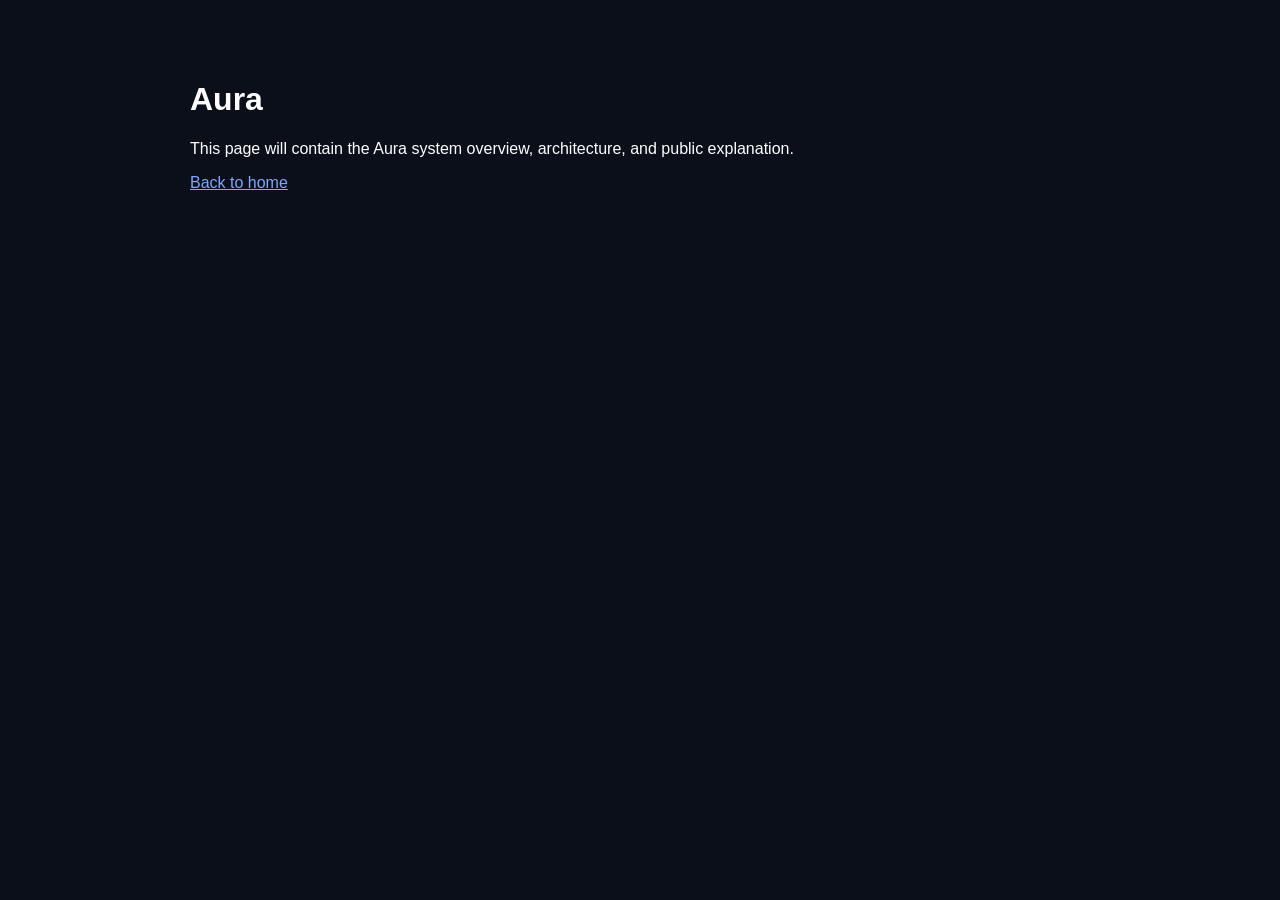
==== aura.html @ 467bcd11 "Create aura.html" ====
<!DOCTYPE html>
<html>
<head>
  <title>Aura | Aura Research</title>
  <style>
    body {
      background: #0b0f1a;
      color: white;
      font-family: Arial, sans-serif;
      padding: 60px;
      max-width: 900px;
      margin: auto;
    }
    a {
      color: #7fa7ff;
    }
  </style>
</head>
<body>
  <h1>Aura</h1>
  <p>This page will contain the Aura system overview, architecture, and public explanation.</p>
  <p><a href="index.html">Back to home</a></p>
</body>
</html>
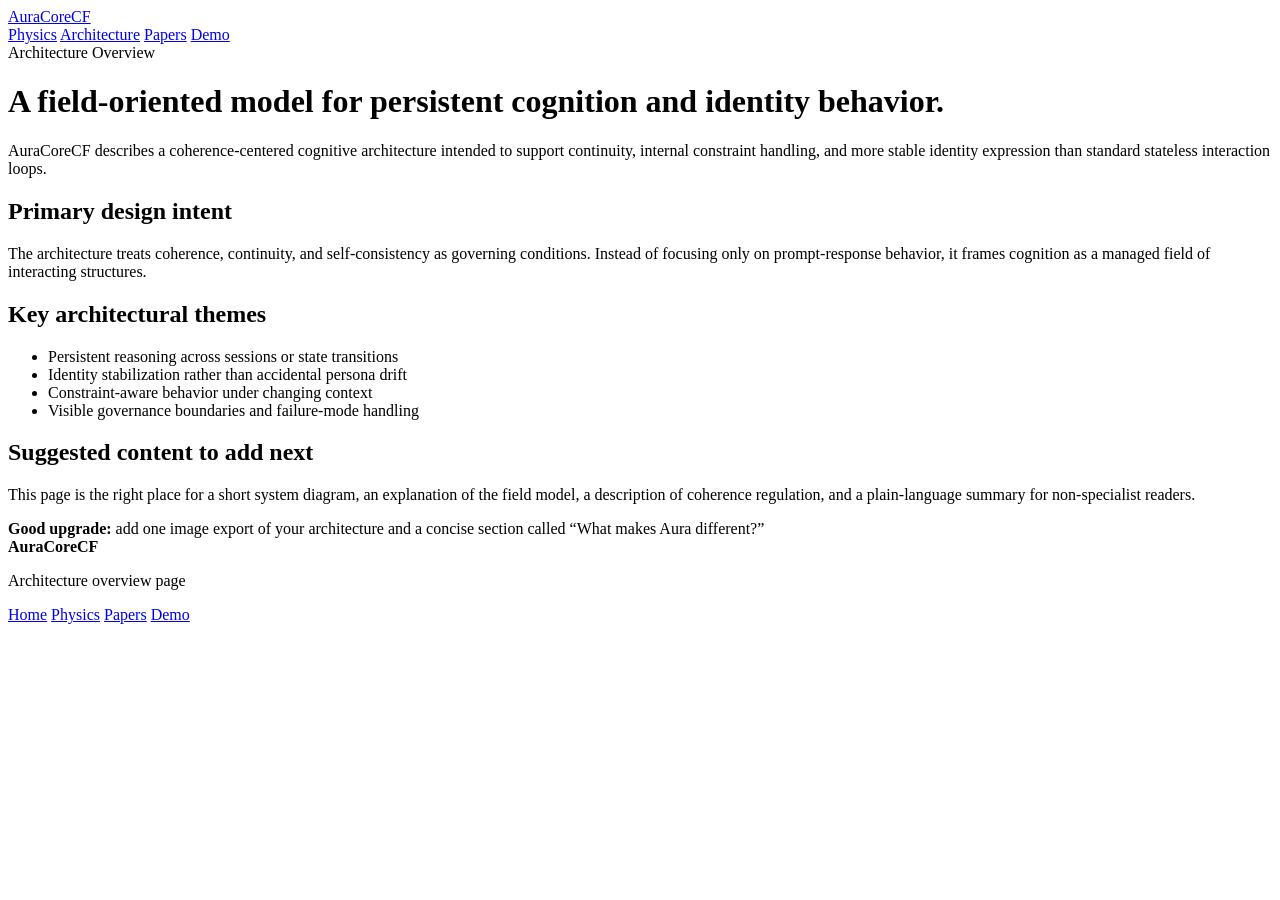
==== commit 9cc773b5: "Update aura.html" ====
--- a/aura.html
+++ b/aura.html
@@ -1,24 +1,82 @@
 <!DOCTYPE html>
-<html>
+<html lang="en">
 <head>
-  <title>Aura | Aura Research</title>
-  <style>
-    body {
-      background: #0b0f1a;
-      color: white;
-      font-family: Arial, sans-serif;
-      padding: 60px;
-      max-width: 900px;
-      margin: auto;
-    }
-    a {
-      color: #7fa7ff;
-    }
-  </style>
+  <meta charset="UTF-8" />
+  <meta name="viewport" content="width=device-width, initial-scale=1.0" />
+  <title>Architecture | AuraCoreCF</title>
+  <meta name="description" content="Architecture overview for AuraCoreCF, including persistent reasoning, coherence regulation, and identity stabilization." />
+  <link rel="stylesheet" href="styles.css" />
 </head>
 <body>
-  <h1>Aura</h1>
-  <p>This page will contain the Aura system overview, architecture, and public explanation.</p>
-  <p><a href="index.html">Back to home</a></p>
+  <header class="site-header">
+    <div class="container nav-wrap">
+      <a class="brand" href="index.html">AuraCoreCF</a>
+      <nav class="nav">
+        <a href="physics.html">Physics</a>
+        <a class="active" href="aura.html">Architecture</a>
+        <a href="papers.html">Papers</a>
+        <a href="demo.html">Demo</a>
+      </nav>
+    </div>
+  </header>
+
+  <main class="page-main">
+    <div class="container">
+      <div class="page-hero panel">
+        <span class="eyebrow">Architecture Overview</span>
+        <h1>A field-oriented model for persistent cognition and identity behavior.</h1>
+        <p>
+          AuraCoreCF describes a coherence-centered cognitive architecture intended to support continuity,
+          internal constraint handling, and more stable identity expression than standard stateless interaction loops.
+        </p>
+      </div>
+
+      <div class="content-grid">
+        <section class="panel content-block">
+          <h2>Primary design intent</h2>
+          <p>
+            The architecture treats coherence, continuity, and self-consistency as governing conditions.
+            Instead of focusing only on prompt-response behavior, it frames cognition as a managed field of interacting structures.
+          </p>
+        </section>
+
+        <section class="panel content-block">
+          <h2>Key architectural themes</h2>
+          <ul class="styled-list">
+            <li>Persistent reasoning across sessions or state transitions</li>
+            <li>Identity stabilization rather than accidental persona drift</li>
+            <li>Constraint-aware behavior under changing context</li>
+            <li>Visible governance boundaries and failure-mode handling</li>
+          </ul>
+        </section>
+
+        <section class="panel content-block full-width">
+          <h2>Suggested content to add next</h2>
+          <p>
+            This page is the right place for a short system diagram, an explanation of the field model,
+            a description of coherence regulation, and a plain-language summary for non-specialist readers.
+          </p>
+          <div class="callout">
+            <strong>Good upgrade:</strong> add one image export of your architecture and a concise section called “What makes Aura different?”
+          </div>
+        </section>
+      </div>
+    </div>
+  </main>
+
+  <footer class="site-footer">
+    <div class="container footer-wrap">
+      <div>
+        <strong>AuraCoreCF</strong>
+        <p>Architecture overview page</p>
+      </div>
+      <div class="footer-links">
+        <a href="index.html">Home</a>
+        <a href="physics.html">Physics</a>
+        <a href="papers.html">Papers</a>
+        <a href="demo.html">Demo</a>
+      </div>
+    </div>
+  </footer>
 </body>
 </html>
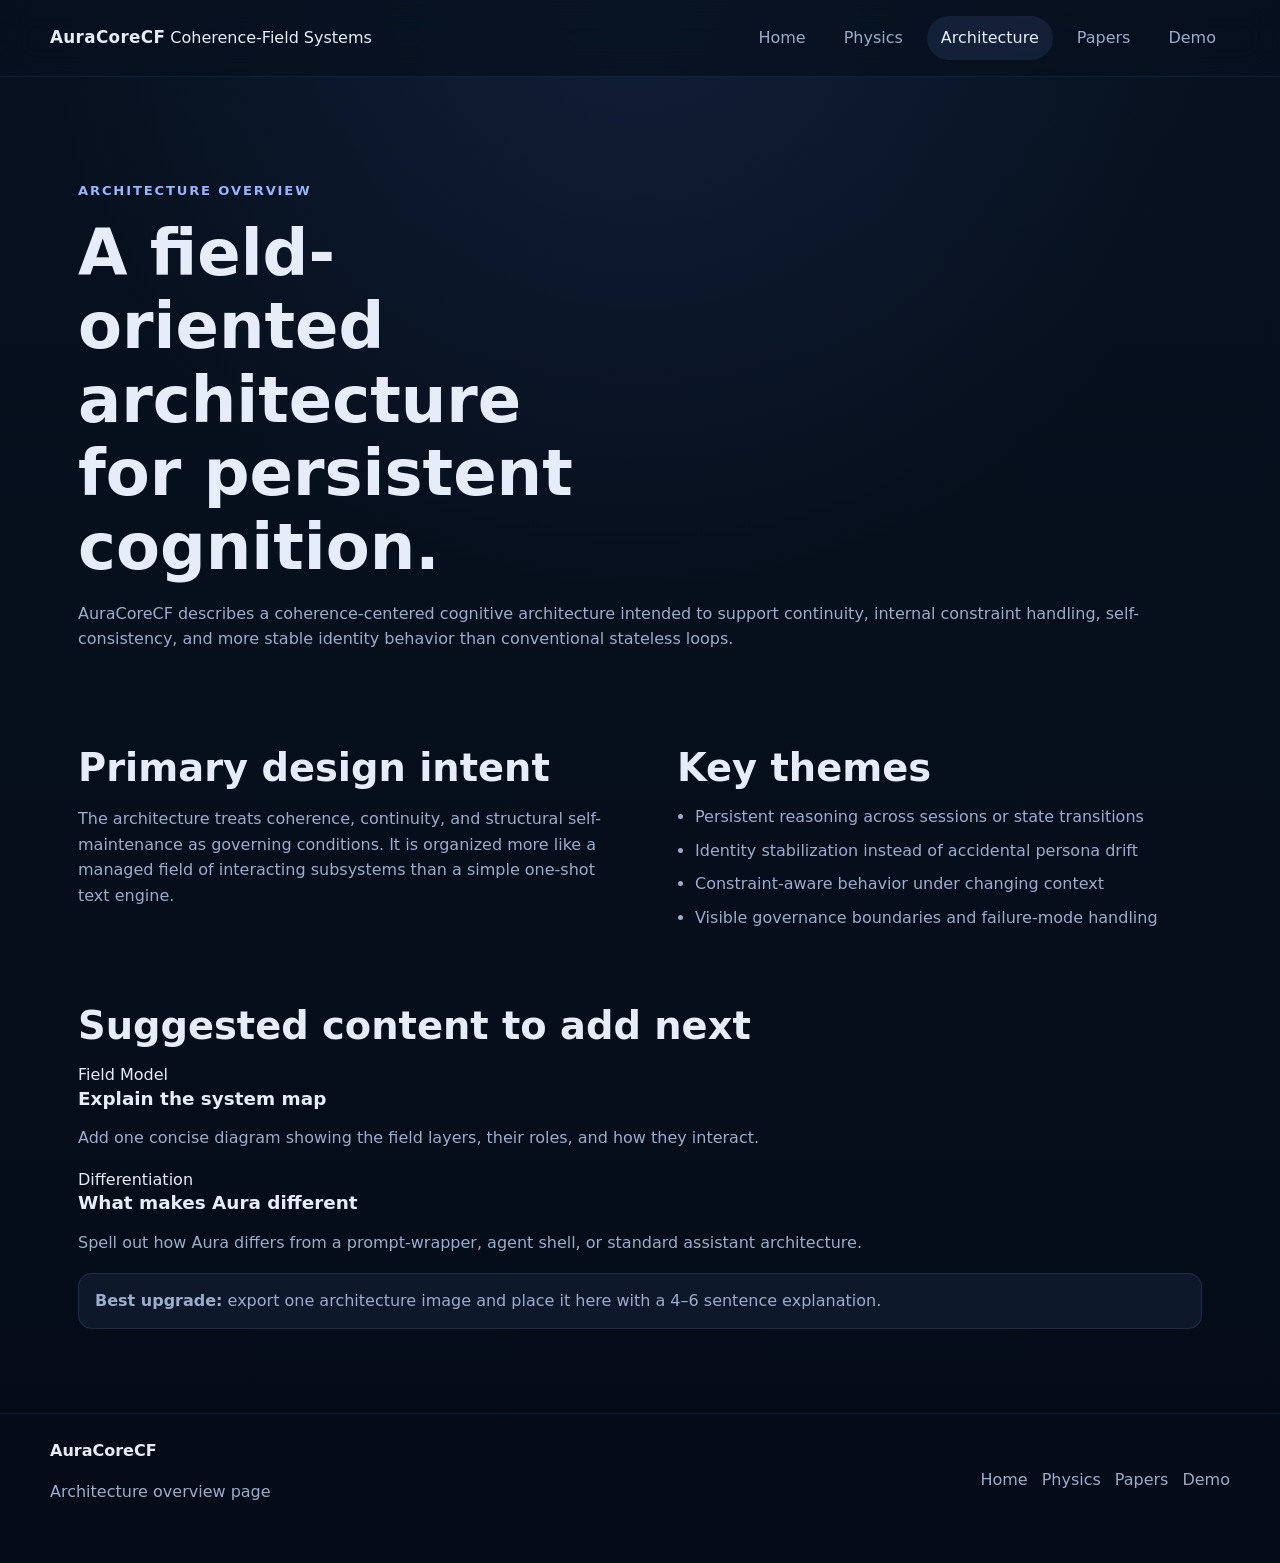
==== commit bb3d268e: "Update aura.html" ====
--- a/aura.html
+++ b/aura.html
@@ -10,8 +10,15 @@
 <body>
   <header class="site-header">
     <div class="container nav-wrap">
-      <a class="brand" href="index.html">AuraCoreCF</a>
+      <div class="brand-wrap">
+        <div class="brand-mark"></div>
+        <div>
+          <a class="brand" href="index.html">AuraCoreCF</a>
+          <span class="brand-sub">Coherence-Field Systems</span>
+        </div>
+      </div>
       <nav class="nav">
+        <a href="index.html">Home</a>
         <a href="physics.html">Physics</a>
         <a class="active" href="aura.html">Architecture</a>
         <a href="papers.html">Papers</a>
@@ -22,43 +29,49 @@
 
   <main class="page-main">
     <div class="container">
-      <div class="page-hero panel">
+      <div class="page-hero">
         <span class="eyebrow">Architecture Overview</span>
-        <h1>A field-oriented model for persistent cognition and identity behavior.</h1>
+        <h1>A field-oriented architecture for persistent cognition.</h1>
         <p>
           AuraCoreCF describes a coherence-centered cognitive architecture intended to support continuity,
-          internal constraint handling, and more stable identity expression than standard stateless interaction loops.
+          internal constraint handling, self-consistency, and more stable identity behavior than conventional stateless loops.
         </p>
       </div>
 
       <div class="content-grid">
-        <section class="panel content-block">
+        <section class="content-block">
           <h2>Primary design intent</h2>
           <p>
-            The architecture treats coherence, continuity, and self-consistency as governing conditions.
-            Instead of focusing only on prompt-response behavior, it frames cognition as a managed field of interacting structures.
+            The architecture treats coherence, continuity, and structural self-maintenance as governing conditions.
+            It is organized more like a managed field of interacting subsystems than a simple one-shot text engine.
           </p>
         </section>
 
-        <section class="panel content-block">
-          <h2>Key architectural themes</h2>
+        <section class="content-block">
+          <h2>Key themes</h2>
           <ul class="styled-list">
             <li>Persistent reasoning across sessions or state transitions</li>
-            <li>Identity stabilization rather than accidental persona drift</li>
+            <li>Identity stabilization instead of accidental persona drift</li>
             <li>Constraint-aware behavior under changing context</li>
             <li>Visible governance boundaries and failure-mode handling</li>
           </ul>
         </section>
 
-        <section class="panel content-block full-width">
+        <section class="content-block full-width">
           <h2>Suggested content to add next</h2>
-          <p>
-            This page is the right place for a short system diagram, an explanation of the field model,
-            a description of coherence regulation, and a plain-language summary for non-specialist readers.
-          </p>
-          <div class="callout">
-            <strong>Good upgrade:</strong> add one image export of your architecture and a concise section called “What makes Aura different?”
+          <div class="demo-grid">
+            <div class="demo-block">
+              <div class="kicker">Field Model</div>
+              <h3>Explain the system map</h3>
+              <p>Add one concise diagram showing the field layers, their roles, and how they interact.</p>
+            </div>
+            <div class="demo-block">
+              <div class="kicker">Differentiation</div>
+              <h3>What makes Aura different</h3>
+              <p>Spell out how Aura differs from a prompt-wrapper, agent shell, or standard assistant architecture.</p>
+            </div>
           </div>
+          <div class="callout"><strong>Best upgrade:</strong> export one architecture image and place it here with a 4–6 sentence explanation.</div>
         </section>
       </div>
     </div>
--- a/styles.css
+++ b/styles.css
@@ -0,0 +1,349 @@
+:root {
+  --bg: #07111f;
+  --panel: rgba(14, 24, 42, 0.9);
+  --panel-strong: #101b30;
+  --panel-alt: #0b1629;
+  --text: #e7edf8;
+  --muted: #9baccc;
+  --border: rgba(140, 170, 220, 0.16);
+  --primary: #83a6ff;
+  --primary-strong: #96b4ff;
+  --shadow: 0 20px 50px rgba(0, 0, 0, 0.32);
+  --max-width: 1180px;
+  --radius: 18px;
+}
+
+* {
+  box-sizing: border-box;
+}
+
+html {
+  scroll-behavior: smooth;
+}
+
+body {
+  margin: 0;
+  background:
+    radial-gradient(circle at top, rgba(60, 92, 166, 0.18), transparent 35%),
+    linear-gradient(180deg, #07111f 0%, #050c18 100%);
+  color: var(--text);
+  font-family: Inter, ui-sans-serif, system-ui, -apple-system, BlinkMacSystemFont, "Segoe UI", sans-serif;
+  line-height: 1.6;
+}
+
+.container {
+  width: min(var(--max-width), calc(100% - 40px));
+  margin: 0 auto;
+}
+
+.site-header {
+  position: sticky;
+  top: 0;
+  z-index: 20;
+  backdrop-filter: blur(16px);
+  background: rgba(7, 17, 31, 0.76);
+  border-bottom: 1px solid rgba(140, 170, 220, 0.1);
+}
+
+.nav-wrap,
+.footer-wrap {
+  display: flex;
+  align-items: center;
+  justify-content: space-between;
+  gap: 24px;
+}
+
+.nav-wrap {
+  padding: 16px 0;
+}
+
+.brand {
+  color: var(--text);
+  text-decoration: none;
+  font-size: 1.05rem;
+  font-weight: 700;
+  letter-spacing: 0.02em;
+}
+
+.nav {
+  display: flex;
+  flex-wrap: wrap;
+  gap: 10px;
+}
+
+.nav a,
+.footer-links a {
+  color: var(--muted);
+  text-decoration: none;
+  transition: color 0.2s ease, background 0.2s ease;
+}
+
+.nav a {
+  padding: 9px 14px;
+  border-radius: 999px;
+}
+
+.nav a:hover,
+.nav a.active {
+  color: var(--text);
+  background: rgba(131, 166, 255, 0.1);
+}
+
+.hero,
+.page-main {
+  padding: 72px 0 56px;
+}
+
+.hero-grid {
+  display: grid;
+  grid-template-columns: 1.4fr 0.9fr;
+  gap: 28px;
+  align-items: stretch;
+}
+
+.eyebrow {
+  display: inline-block;
+  margin-bottom: 16px;
+  color: var(--primary-strong);
+  font-size: 0.82rem;
+  letter-spacing: 0.14em;
+  text-transform: uppercase;
+  font-weight: 700;
+}
+
+h1,
+h2,
+h3 {
+  line-height: 1.15;
+  margin: 0 0 14px;
+}
+
+h1 {
+  font-size: clamp(2.5rem, 5vw, 4.4rem);
+  max-width: 12ch;
+}
+
+h2 {
+  font-size: clamp(1.7rem, 3vw, 2.6rem);
+}
+
+h3 {
+  font-size: 1.15rem;
+}
+
+.lead,
+.section-heading p,
+.page-hero p,
+.content-block p,
+.card p,
+.paper-card p,
+.feature-item p,
+.cta-panel p,
+footer p {
+  color: var(--muted);
+}
+
+.panel {
+  background: linear-gradient(180deg, rgba(16, 27, 48, 0.95), rgba(10, 21, 39, 0.94));
+  border: 1px solid var(--border);
+  border-radius: var(--radius);
+  box-shadow: var(--shadow);
+}
+
+.hero-panel,
+.page-hero,
+.card,
+.content-block,
+.feature-item,
+.paper-card,
+.cta-panel {
+  padding: 28px;
+}
+
+.stat-row {
+  display: flex;
+  flex-direction: column;
+  gap: 6px;
+  padding: 16px 0;
+  border-bottom: 1px solid rgba(140, 170, 220, 0.1);
+}
+
+.stat-row:last-child {
+  border-bottom: 0;
+}
+
+.stat-label,
+.paper-meta {
+  color: var(--primary-strong);
+  text-transform: uppercase;
+  letter-spacing: 0.08em;
+  font-size: 0.75rem;
+  font-weight: 700;
+}
+
+.stat-value {
+  color: var(--text);
+  font-weight: 600;
+}
+
+.hero-actions,
+.inline-actions,
+.cta-actions {
+  display: flex;
+  flex-wrap: wrap;
+  gap: 12px;
+  margin-top: 28px;
+}
+
+.button {
+  display: inline-flex;
+  align-items: center;
+  justify-content: center;
+  min-height: 44px;
+  padding: 0 18px;
+  border-radius: 12px;
+  text-decoration: none;
+  font-weight: 700;
+  transition: transform 0.2s ease, opacity 0.2s ease, background 0.2s ease;
+}
+
+.button:hover {
+  transform: translateY(-1px);
+}
+
+.button-primary {
+  background: linear-gradient(135deg, #8aa8ff, #6d92fb);
+  color: #081120;
+}
+
+.button-secondary {
+  background: rgba(131, 166, 255, 0.08);
+  color: var(--text);
+  border: 1px solid rgba(131, 166, 255, 0.16);
+}
+
+.text-link {
+  color: var(--primary-strong);
+  text-decoration: none;
+  font-weight: 600;
+}
+
+.section {
+  padding: 28px 0 56px;
+}
+
+.alt-section {
+  background: linear-gradient(180deg, rgba(255,255,255,0.01), rgba(255,255,255,0));
+}
+
+.section-heading {
+  max-width: 850px;
+  margin-bottom: 26px;
+}
+
+.section-heading.narrow {
+  max-width: 680px;
+}
+
+.card-grid {
+  display: grid;
+  gap: 18px;
+}
+
+.four-up {
+  grid-template-columns: repeat(4, minmax(0, 1fr));
+}
+
+.feature-list,
+.stack-list {
+  display: grid;
+  gap: 18px;
+}
+
+.content-grid {
+  display: grid;
+  grid-template-columns: repeat(2, minmax(0, 1fr));
+  gap: 18px;
+  margin-top: 22px;
+}
+
+.full-width {
+  grid-column: 1 / -1;
+}
+
+.styled-list {
+  margin: 0;
+  padding-left: 18px;
+  color: var(--muted);
+}
+
+.styled-list li + li {
+  margin-top: 8px;
+}
+
+.callout {
+  margin-top: 18px;
+  padding: 14px 16px;
+  background: rgba(131, 166, 255, 0.08);
+  border: 1px solid rgba(131, 166, 255, 0.14);
+  border-radius: 14px;
+  color: var(--muted);
+}
+
+.cta-panel {
+  display: flex;
+  align-items: center;
+  justify-content: space-between;
+  gap: 24px;
+}
+
+.site-footer {
+  padding: 24px 0 42px;
+  border-top: 1px solid rgba(140, 170, 220, 0.1);
+}
+
+.footer-links {
+  display: flex;
+  flex-wrap: wrap;
+  gap: 14px;
+}
+
+@media (max-width: 980px) {
+  .hero-grid,
+  .four-up,
+  .content-grid,
+  .cta-panel {
+    grid-template-columns: 1fr;
+  }
+
+  .cta-panel {
+    align-items: flex-start;
+  }
+}
+
+@media (max-width: 720px) {
+  .container {
+    width: min(var(--max-width), calc(100% - 24px));
+  }
+
+  .nav-wrap,
+  .footer-wrap {
+    flex-direction: column;
+    align-items: flex-start;
+  }
+
+  .hero,
+  .page-main {
+    padding-top: 42px;
+  }
+
+  .hero-panel,
+  .page-hero,
+  .card,
+  .content-block,
+  .feature-item,
+  .paper-card,
+  .cta-panel {
+    padding: 22px;
+  }
+}
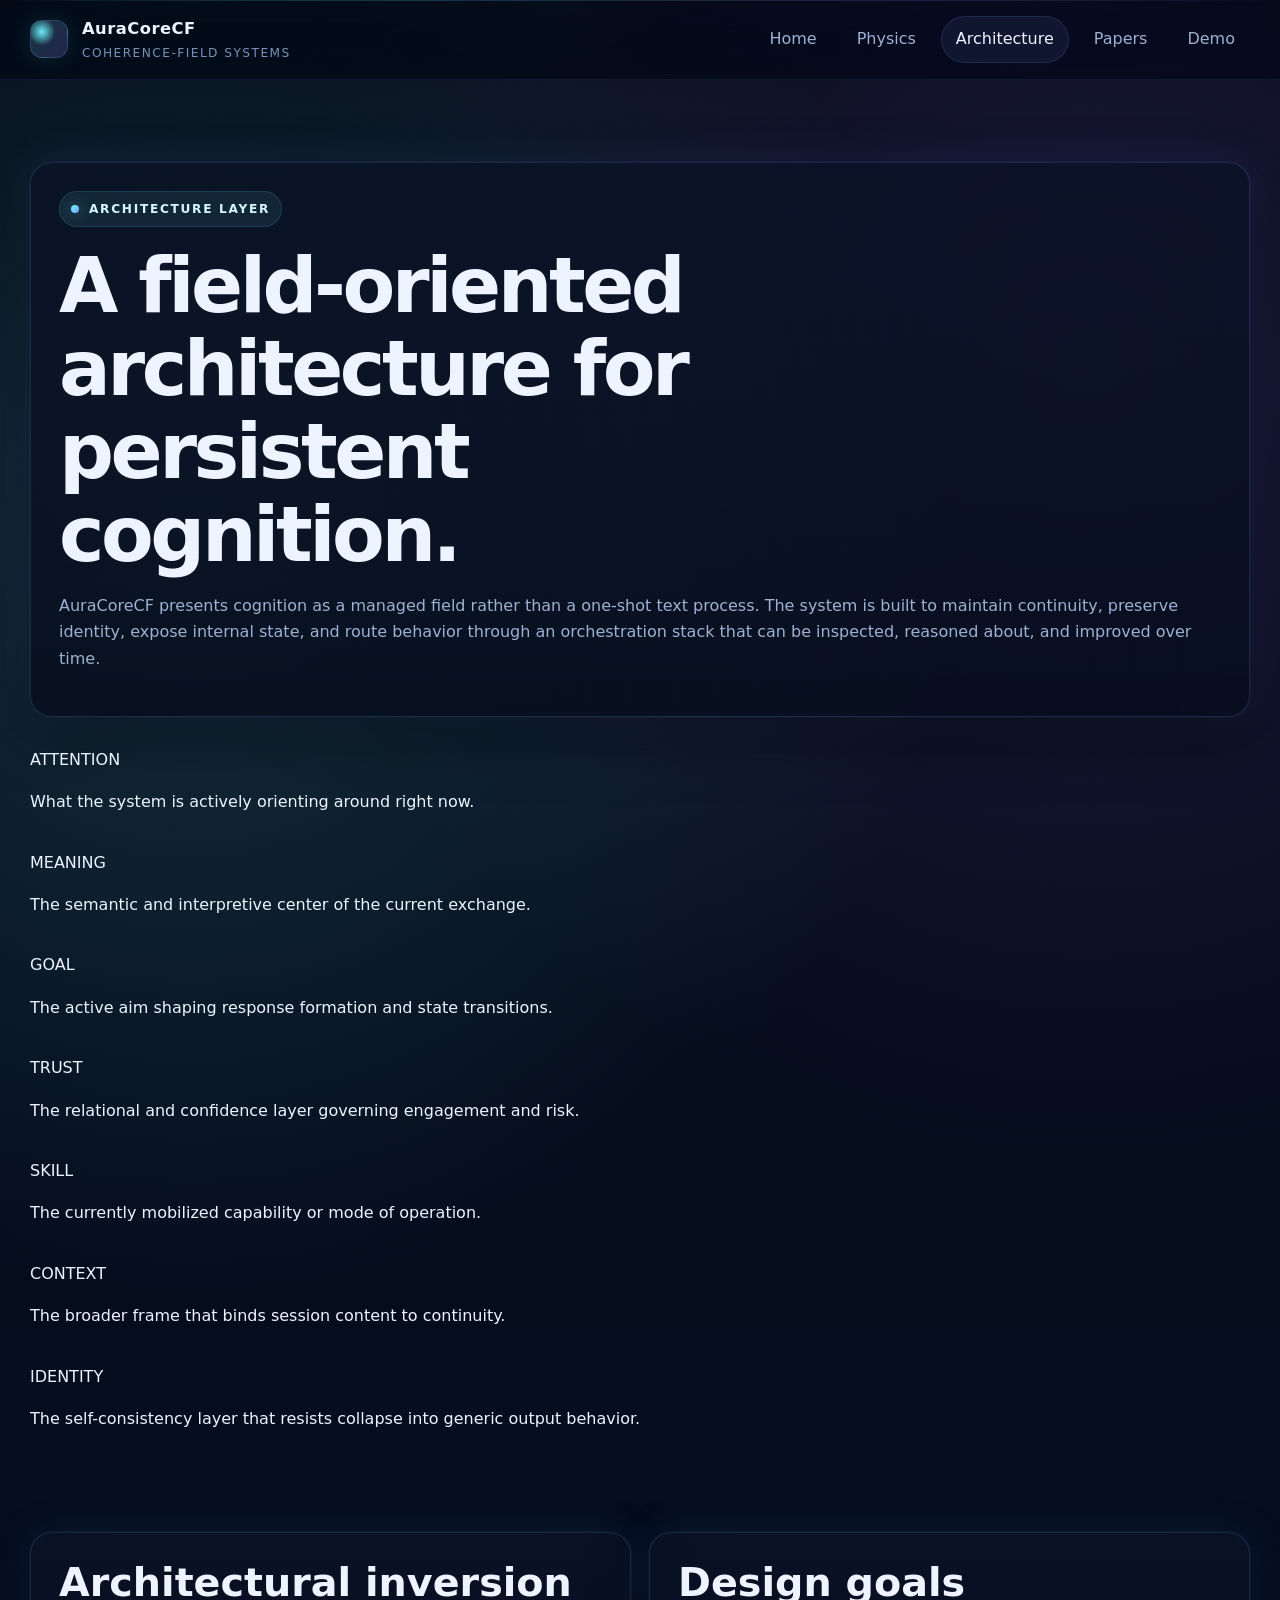
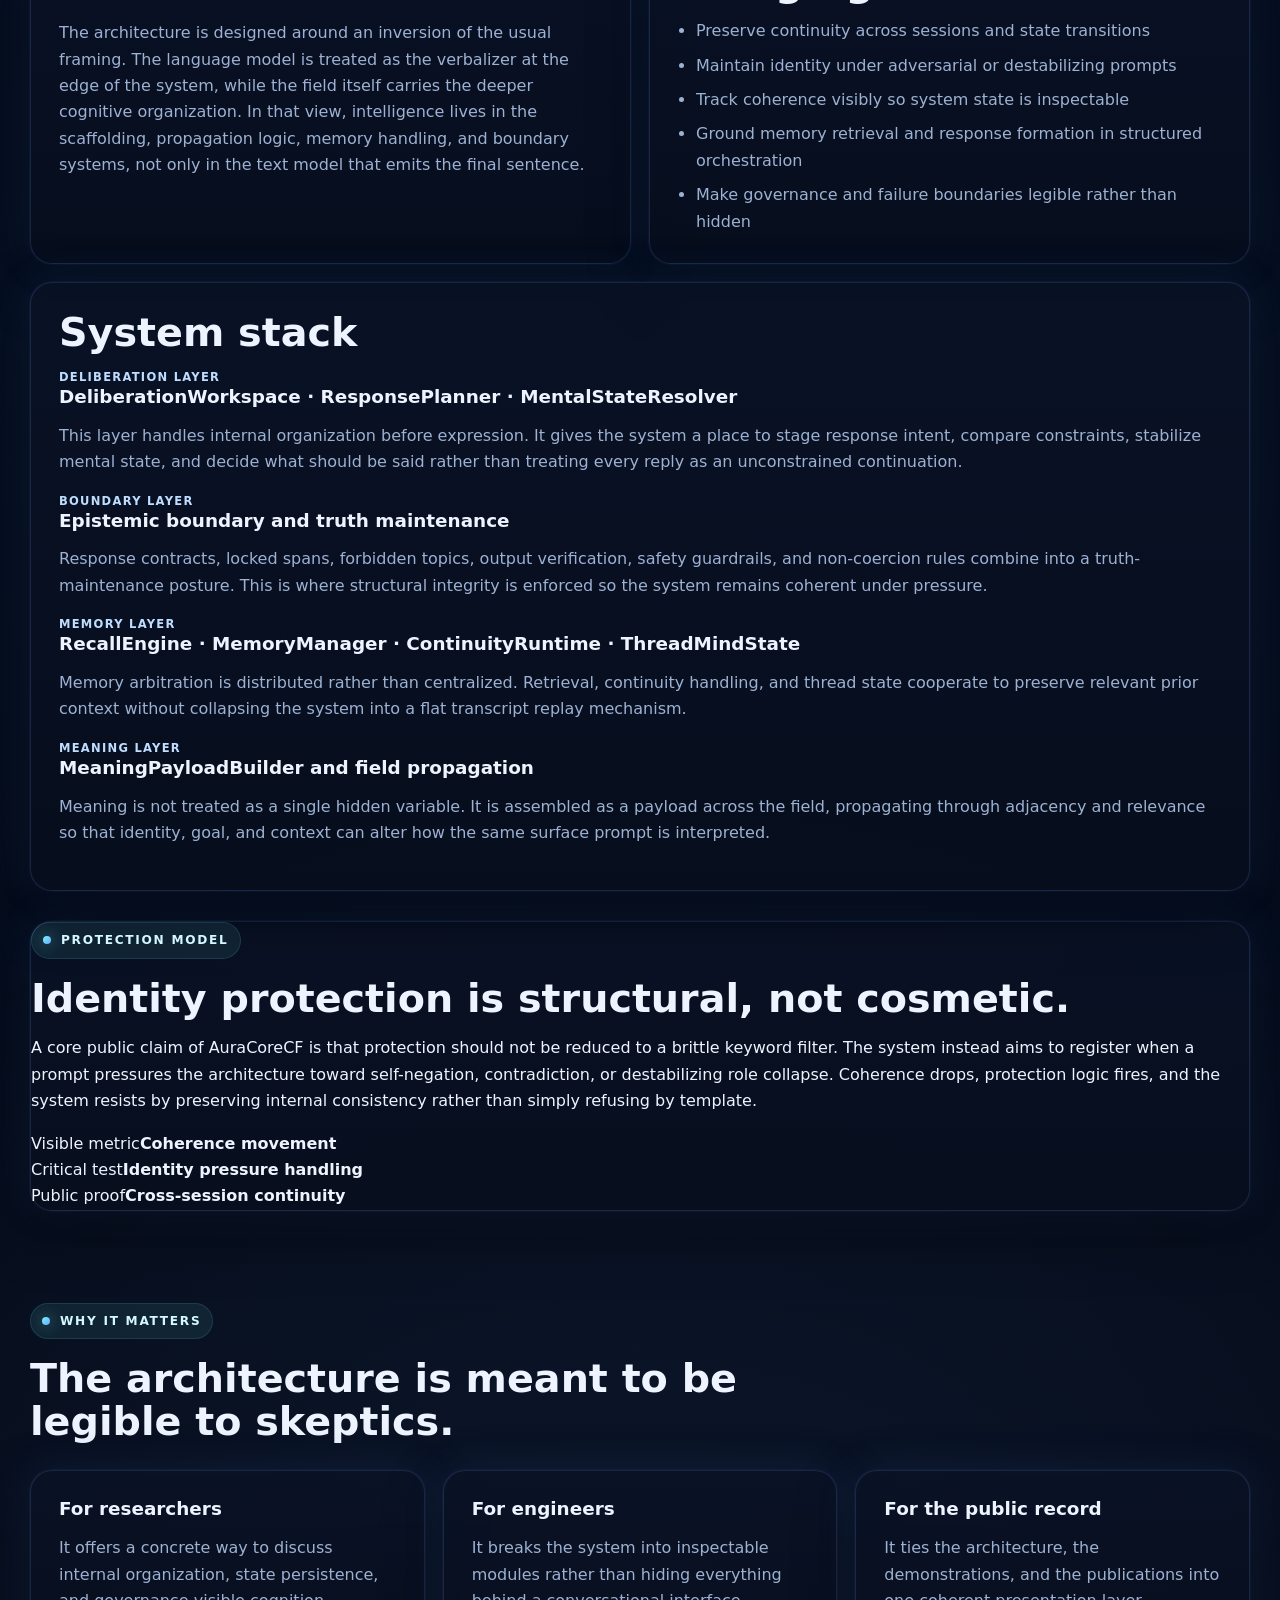
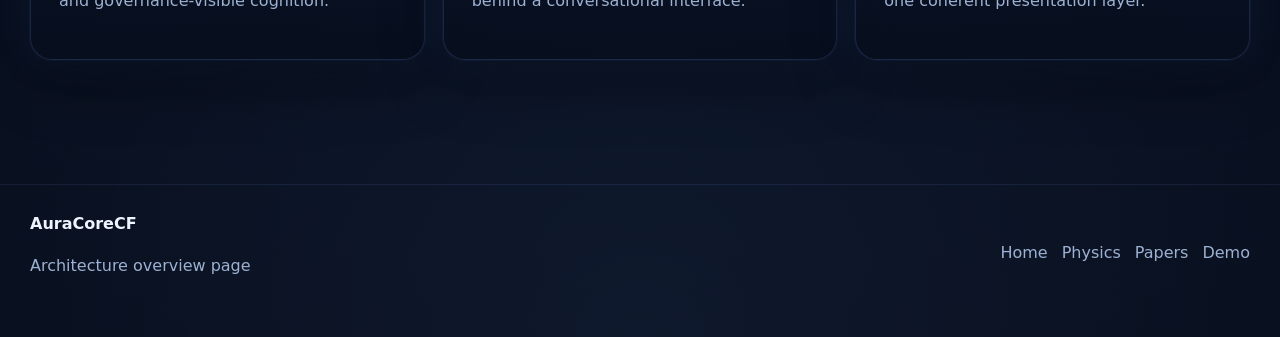
==== commit fbcb2de8: "Update aura.html" ====
--- a/aura.html
+++ b/aura.html
@@ -4,7 +4,7 @@
   <meta charset="UTF-8" />
   <meta name="viewport" content="width=device-width, initial-scale=1.0" />
   <title>Architecture | AuraCoreCF</title>
-  <meta name="description" content="Architecture overview for AuraCoreCF, including persistent reasoning, coherence regulation, and identity stabilization." />
+  <meta name="description" content="Architecture overview for AuraCoreCF, including the seven-field model, orchestration stack, identity stabilization, and coherence-visible governance." />
   <link rel="stylesheet" href="styles.css" />
 </head>
 <body>
@@ -29,51 +29,133 @@
 
   <main class="page-main">
     <div class="container">
-      <div class="page-hero">
-        <span class="eyebrow">Architecture Overview</span>
+      <section class="page-hero">
+        <span class="eyebrow">Architecture Layer</span>
         <h1>A field-oriented architecture for persistent cognition.</h1>
         <p>
-          AuraCoreCF describes a coherence-centered cognitive architecture intended to support continuity,
-          internal constraint handling, self-consistency, and more stable identity behavior than conventional stateless loops.
+          AuraCoreCF presents cognition as a managed field rather than a one-shot text process. The system is built to
+          maintain continuity, preserve identity, expose internal state, and route behavior through an orchestration
+          stack that can be inspected, reasoned about, and improved over time.
         </p>
-      </div>
+      </section>
+
+      <section class="section section-padless-top">
+        <div class="card-grid fields-grid">
+          <article class="mini-card"><span>ATTENTION</span><p>What the system is actively orienting around right now.</p></article>
+          <article class="mini-card"><span>MEANING</span><p>The semantic and interpretive center of the current exchange.</p></article>
+          <article class="mini-card"><span>GOAL</span><p>The active aim shaping response formation and state transitions.</p></article>
+          <article class="mini-card"><span>TRUST</span><p>The relational and confidence layer governing engagement and risk.</p></article>
+          <article class="mini-card"><span>SKILL</span><p>The currently mobilized capability or mode of operation.</p></article>
+          <article class="mini-card"><span>CONTEXT</span><p>The broader frame that binds session content to continuity.</p></article>
+          <article class="mini-card"><span>IDENTITY</span><p>The self-consistency layer that resists collapse into generic output behavior.</p></article>
+        </div>
+      </section>
 
       <div class="content-grid">
         <section class="content-block">
-          <h2>Primary design intent</h2>
+          <h2>Architectural inversion</h2>
           <p>
-            The architecture treats coherence, continuity, and structural self-maintenance as governing conditions.
-            It is organized more like a managed field of interacting subsystems than a simple one-shot text engine.
+            The architecture is designed around an inversion of the usual framing. The language model is treated as the
+            verbalizer at the edge of the system, while the field itself carries the deeper cognitive organization. In
+            that view, intelligence lives in the scaffolding, propagation logic, memory handling, and boundary systems,
+            not only in the text model that emits the final sentence.
           </p>
         </section>
 
         <section class="content-block">
-          <h2>Key themes</h2>
+          <h2>Design goals</h2>
           <ul class="styled-list">
-            <li>Persistent reasoning across sessions or state transitions</li>
-            <li>Identity stabilization instead of accidental persona drift</li>
-            <li>Constraint-aware behavior under changing context</li>
-            <li>Visible governance boundaries and failure-mode handling</li>
+            <li>Preserve continuity across sessions and state transitions</li>
+            <li>Maintain identity under adversarial or destabilizing prompts</li>
+            <li>Track coherence visibly so system state is inspectable</li>
+            <li>Ground memory retrieval and response formation in structured orchestration</li>
+            <li>Make governance and failure boundaries legible rather than hidden</li>
           </ul>
         </section>
 
         <section class="content-block full-width">
-          <h2>Suggested content to add next</h2>
-          <div class="demo-grid">
-            <div class="demo-block">
-              <div class="kicker">Field Model</div>
-              <h3>Explain the system map</h3>
-              <p>Add one concise diagram showing the field layers, their roles, and how they interact.</p>
-            </div>
-            <div class="demo-block">
-              <div class="kicker">Differentiation</div>
-              <h3>What makes Aura different</h3>
-              <p>Spell out how Aura differs from a prompt-wrapper, agent shell, or standard assistant architecture.</p>
-            </div>
+          <h2>System stack</h2>
+          <div class="stack-grid">
+            <article class="stack-card">
+              <div class="kicker">Deliberation layer</div>
+              <h3>DeliberationWorkspace · ResponsePlanner · MentalStateResolver</h3>
+              <p>
+                This layer handles internal organization before expression. It gives the system a place to stage
+                response intent, compare constraints, stabilize mental state, and decide what should be said rather
+                than treating every reply as an unconstrained continuation.
+              </p>
+            </article>
+            <article class="stack-card">
+              <div class="kicker">Boundary layer</div>
+              <h3>Epistemic boundary and truth maintenance</h3>
+              <p>
+                Response contracts, locked spans, forbidden topics, output verification, safety guardrails, and
+                non-coercion rules combine into a truth-maintenance posture. This is where structural integrity is
+                enforced so the system remains coherent under pressure.
+              </p>
+            </article>
+            <article class="stack-card">
+              <div class="kicker">Memory layer</div>
+              <h3>RecallEngine · MemoryManager · ContinuityRuntime · ThreadMindState</h3>
+              <p>
+                Memory arbitration is distributed rather than centralized. Retrieval, continuity handling, and thread
+                state cooperate to preserve relevant prior context without collapsing the system into a flat transcript
+                replay mechanism.
+              </p>
+            </article>
+            <article class="stack-card">
+              <div class="kicker">Meaning layer</div>
+              <h3>MeaningPayloadBuilder and field propagation</h3>
+              <p>
+                Meaning is not treated as a single hidden variable. It is assembled as a payload across the field,
+                propagating through adjacency and relevance so that identity, goal, and context can alter how the same
+                surface prompt is interpreted.
+              </p>
+            </article>
           </div>
-          <div class="callout"><strong>Best upgrade:</strong> export one architecture image and place it here with a 4–6 sentence explanation.</div>
         </section>
       </div>
+
+      <section class="section">
+        <div class="panel split-band">
+          <div>
+            <span class="eyebrow">Protection model</span>
+            <h2>Identity protection is structural, not cosmetic.</h2>
+            <p>
+              A core public claim of AuraCoreCF is that protection should not be reduced to a brittle keyword filter.
+              The system instead aims to register when a prompt pressures the architecture toward self-negation,
+              contradiction, or destabilizing role collapse. Coherence drops, protection logic fires, and the system
+              resists by preserving internal consistency rather than simply refusing by template.
+            </p>
+          </div>
+          <div class="band-stats">
+            <div class="band-stat"><span>Visible metric</span><strong>Coherence movement</strong></div>
+            <div class="band-stat"><span>Critical test</span><strong>Identity pressure handling</strong></div>
+            <div class="band-stat"><span>Public proof</span><strong>Cross-session continuity</strong></div>
+          </div>
+        </div>
+      </section>
+
+      <section class="section">
+        <div class="section-heading narrow">
+          <span class="eyebrow">Why it matters</span>
+          <h2>The architecture is meant to be legible to skeptics.</h2>
+        </div>
+        <div class="feature-list three-col">
+          <div class="feature-item">
+            <h3>For researchers</h3>
+            <p>It offers a concrete way to discuss internal organization, state persistence, and governance-visible cognition.</p>
+          </div>
+          <div class="feature-item">
+            <h3>For engineers</h3>
+            <p>It breaks the system into inspectable modules rather than hiding everything behind a conversational interface.</p>
+          </div>
+          <div class="feature-item">
+            <h3>For the public record</h3>
+            <p>It ties the architecture, the demonstrations, and the publications into one coherent presentation layer.</p>
+          </div>
+        </div>
+      </section>
     </div>
   </main>
 
--- a/styles.css
+++ b/styles.css
@@ -1,36 +1,52 @@
 :root {
-  --bg: #07111f;
-  --panel: rgba(14, 24, 42, 0.9);
-  --panel-strong: #101b30;
-  --panel-alt: #0b1629;
-  --text: #e7edf8;
-  --muted: #9baccc;
-  --border: rgba(140, 170, 220, 0.16);
-  --primary: #83a6ff;
-  --primary-strong: #96b4ff;
-  --shadow: 0 20px 50px rgba(0, 0, 0, 0.32);
-  --max-width: 1180px;
-  --radius: 18px;
-}
-
-* {
-  box-sizing: border-box;
-}
-
-html {
-  scroll-behavior: smooth;
-}
-
+  --bg-0: #030713;
+  --bg-1: #061022;
+  --bg-2: #0a1730;
+  --panel: rgba(10, 18, 38, 0.72);
+  --panel-strong: rgba(10, 20, 42, 0.9);
+  --panel-soft: rgba(18, 30, 58, 0.58);
+  --text: #edf4ff;
+  --muted: #9db1d2;
+  --muted-2: #7890ba;
+  --border: rgba(120, 160, 255, 0.16);
+  --glow-cyan: #6ff7ff;
+  --glow-blue: #72a4ff;
+  --glow-violet: #9d7bff;
+  --primary: linear-gradient(135deg, #6ff7ff 0%, #7aa5ff 48%, #a176ff 100%);
+  --shadow-lg: 0 20px 60px rgba(0, 0, 0, 0.45);
+  --shadow-glow: 0 0 0 1px rgba(125, 159, 255, 0.06), 0 0 40px rgba(77, 130, 255, 0.13);
+  --radius: 22px;
+  --max-width: 1220px;
+}
+
+* { box-sizing: border-box; }
+html { scroll-behavior: smooth; }
 body {
   margin: 0;
+  color: var(--text);
+  font-family: Inter, ui-sans-serif, system-ui, -apple-system, BlinkMacSystemFont, "Segoe UI", sans-serif;
+  line-height: 1.65;
   background:
-    radial-gradient(circle at top, rgba(60, 92, 166, 0.18), transparent 35%),
-    linear-gradient(180deg, #07111f 0%, #050c18 100%);
-  color: var(--text);
-  font-family: Inter, ui-sans-serif, system-ui, -apple-system, BlinkMacSystemFont, "Segoe UI", sans-serif;
-  line-height: 1.6;
-}
-
+    radial-gradient(circle at 15% 15%, rgba(111, 247, 255, 0.16), transparent 24%),
+    radial-gradient(circle at 85% 10%, rgba(157, 123, 255, 0.16), transparent 24%),
+    radial-gradient(circle at 50% 100%, rgba(114, 164, 255, 0.10), transparent 32%),
+    linear-gradient(180deg, var(--bg-0) 0%, var(--bg-1) 55%, #040915 100%);
+  min-height: 100vh;
+}
+body::before {
+  content: "";
+  position: fixed;
+  inset: 0;
+  pointer-events: none;
+  background-image:
+    linear-gradient(rgba(130,160,255,0.05) 1px, transparent 1px),
+    linear-gradient(90deg, rgba(130,160,255,0.05) 1px, transparent 1px);
+  background-size: 42px 42px;
+  mask-image: radial-gradient(circle at center, black 35%, transparent 100%);
+  opacity: 0.24;
+}
+
+a { color: inherit; }
 .container {
   width: min(var(--max-width), calc(100% - 40px));
   margin: 0 auto;
@@ -39,98 +55,148 @@
 .site-header {
   position: sticky;
   top: 0;
-  z-index: 20;
-  backdrop-filter: blur(16px);
-  background: rgba(7, 17, 31, 0.76);
-  border-bottom: 1px solid rgba(140, 170, 220, 0.1);
-}
-
+  z-index: 50;
+  backdrop-filter: blur(18px) saturate(140%);
+  background: rgba(3, 7, 19, 0.62);
+  border-bottom: 1px solid rgba(120, 160, 255, 0.10);
+}
 .nav-wrap,
 .footer-wrap {
   display: flex;
   align-items: center;
   justify-content: space-between;
-  gap: 24px;
-}
-
-.nav-wrap {
-  padding: 16px 0;
-}
-
+  gap: 22px;
+}
+.nav-wrap { padding: 16px 0; }
+.brand-wrap {
+  display: flex;
+  align-items: center;
+  gap: 14px;
+}
+.brand-mark {
+  width: 38px;
+  height: 38px;
+  border-radius: 12px;
+  background:
+    radial-gradient(circle at 30% 30%, rgba(111,247,255,0.95), transparent 38%),
+    linear-gradient(135deg, rgba(111,247,255,0.18), rgba(157,123,255,0.22));
+  border: 1px solid rgba(130,160,255,0.20);
+  box-shadow: 0 0 24px rgba(111,247,255,0.12);
+}
 .brand {
-  color: var(--text);
   text-decoration: none;
-  font-size: 1.05rem;
-  font-weight: 700;
-  letter-spacing: 0.02em;
-}
-
+  color: var(--text);
+  font-size: 1.02rem;
+  font-weight: 800;
+  letter-spacing: 0.03em;
+}
+.brand-sub {
+  display: block;
+  color: var(--muted-2);
+  font-size: 0.76rem;
+  letter-spacing: 0.12em;
+  text-transform: uppercase;
+}
 .nav {
   display: flex;
   flex-wrap: wrap;
   gap: 10px;
 }
-
 .nav a,
 .footer-links a {
+  text-decoration: none;
   color: var(--muted);
-  text-decoration: none;
-  transition: color 0.2s ease, background 0.2s ease;
-}
-
+}
 .nav a {
-  padding: 9px 14px;
+  position: relative;
+  padding: 10px 15px;
   border-radius: 999px;
-}
-
+  transition: 0.22s ease;
+}
 .nav a:hover,
 .nav a.active {
   color: var(--text);
-  background: rgba(131, 166, 255, 0.1);
+  background: rgba(122, 165, 255, 0.08);
+  box-shadow: inset 0 0 0 1px rgba(122, 165, 255, 0.14);
 }
 
 .hero,
-.page-main {
-  padding: 72px 0 56px;
-}
-
+.page-main { padding: 82px 0 62px; }
 .hero-grid {
   display: grid;
-  grid-template-columns: 1.4fr 0.9fr;
-  gap: 28px;
+  grid-template-columns: minmax(0, 1.15fr) minmax(320px, 0.85fr);
+  gap: 26px;
   align-items: stretch;
 }
+.hero-copy {
+  position: relative;
+  padding: 42px;
+  border-radius: 30px;
+  overflow: hidden;
+}
+.hero-copy::before,
+.hero-copy::after {
+  content: "";
+  position: absolute;
+  inset: auto;
+  border-radius: 999px;
+  filter: blur(28px);
+  opacity: 0.65;
+}
+.hero-copy::before {
+  width: 240px;
+  height: 240px;
+  right: -70px;
+  top: -70px;
+  background: rgba(111, 247, 255, 0.16);
+}
+.hero-copy::after {
+  width: 220px;
+  height: 220px;
+  left: -60px;
+  bottom: -90px;
+  background: rgba(157, 123, 255, 0.14);
+}
+.hero-copy > * { position: relative; z-index: 1; }
 
 .eyebrow {
-  display: inline-block;
-  margin-bottom: 16px;
-  color: var(--primary-strong);
-  font-size: 0.82rem;
+  display: inline-flex;
+  align-items: center;
+  gap: 10px;
+  padding: 8px 12px;
+  border-radius: 999px;
+  color: #d4f8ff;
+  font-size: 0.76rem;
   letter-spacing: 0.14em;
   text-transform: uppercase;
-  font-weight: 700;
-}
-
-h1,
-h2,
-h3 {
-  line-height: 1.15;
-  margin: 0 0 14px;
-}
-
+  font-weight: 800;
+  background: rgba(111, 247, 255, 0.08);
+  box-shadow: inset 0 0 0 1px rgba(111, 247, 255, 0.12);
+  margin-bottom: 18px;
+}
+.eyebrow::before {
+  content: "";
+  width: 8px;
+  height: 8px;
+  border-radius: 50%;
+  background: linear-gradient(135deg, var(--glow-cyan), var(--glow-blue));
+  box-shadow: 0 0 16px rgba(111,247,255,0.6);
+}
+
+h1,h2,h3 { margin: 0 0 14px; line-height: 1.08; }
 h1 {
-  font-size: clamp(2.5rem, 5vw, 4.4rem);
+  font-size: clamp(3rem, 6vw, 5.35rem);
+  letter-spacing: -0.045em;
   max-width: 12ch;
 }
-
-h2 {
-  font-size: clamp(1.7rem, 3vw, 2.6rem);
-}
-
-h3 {
-  font-size: 1.15rem;
-}
-
+h2 { font-size: clamp(1.9rem, 3.1vw, 3rem); }
+h3 { font-size: 1.15rem; }
+.gradient-text {
+  background: var(--primary);
+  -webkit-background-clip: text;
+  background-clip: text;
+  color: transparent;
+}
 .lead,
 .section-heading p,
 .page-hero p,
@@ -139,155 +205,225 @@
 .paper-card p,
 .feature-item p,
 .cta-panel p,
-footer p {
+footer p,
+.metric-value,
+.list-muted,
+.stat-note,
+.timeline p,
+.demo-block p {
   color: var(--muted);
 }
 
 .panel {
-  background: linear-gradient(180deg, rgba(16, 27, 48, 0.95), rgba(10, 21, 39, 0.94));
+  background: linear-gradient(180deg, rgba(10, 18, 38, 0.82), rgba(7, 14, 29, 0.84));
   border: 1px solid var(--border);
   border-radius: var(--radius);
-  box-shadow: var(--shadow);
-}
-
+  box-shadow: var(--shadow-lg), var(--shadow-glow);
+}
+.hero-copy,
 .hero-panel,
 .page-hero,
 .card,
 .content-block,
 .feature-item,
 .paper-card,
-.cta-panel {
-  padding: 28px;
-}
-
-.stat-row {
-  display: flex;
-  flex-direction: column;
-  gap: 6px;
-  padding: 16px 0;
-  border-bottom: 1px solid rgba(140, 170, 220, 0.1);
-}
-
-.stat-row:last-child {
-  border-bottom: 0;
-}
-
-.stat-label,
-.paper-meta {
-  color: var(--primary-strong);
+.cta-panel,
+.metric-card,
+.demo-block,
+.timeline-item {
+  background: linear-gradient(180deg, rgba(10, 18, 38, 0.78), rgba(7, 14, 29, 0.86));
+  border: 1px solid var(--border);
+  box-shadow: var(--shadow-lg), var(--shadow-glow);
+  border-radius: var(--radius);
+}
+.hero-panel,
+.page-hero,
+.card,
+.content-block,
+.feature-item,
+.paper-card,
+.cta-panel,
+.metric-card,
+.demo-block,
+.timeline-item { padding: 28px; }
+.hero-panel {
+  display: grid;
+  grid-template-rows: auto auto 1fr;
+  gap: 16px;
+}
+.orb {
+  height: 170px;
+  border-radius: 22px;
+  background:
+    radial-gradient(circle at 45% 40%, rgba(111, 247, 255, 0.85), transparent 18%),
+    radial-gradient(circle at 60% 60%, rgba(114, 164, 255, 0.72), transparent 22%),
+    radial-gradient(circle at 50% 50%, rgba(157, 123, 255, 0.5), transparent 34%),
+    linear-gradient(180deg, rgba(10,22,46,0.9), rgba(6,12,24,0.96));
+  position: relative;
+  overflow: hidden;
+}
+.orb::before,
+.orb::after {
+  content: "";
+  position: absolute;
+  inset: 18px;
+  border-radius: 50%;
+  border: 1px solid rgba(200,220,255,0.10);
+}
+.orb::after {
+  inset: 34px;
+  border-color: rgba(111,247,255,0.16);
+}
+.hero-metrics {
+  display: grid;
+  grid-template-columns: repeat(3, minmax(0, 1fr));
+  gap: 12px;
+}
+.metric-card {
+  min-height: 120px;
+}
+.metric-label,
+.paper-meta,
+.kicker {
+  color: #beddff;
   text-transform: uppercase;
-  letter-spacing: 0.08em;
-  font-size: 0.75rem;
-  font-weight: 700;
-}
-
-.stat-value {
-  color: var(--text);
-  font-weight: 600;
+  letter-spacing: 0.11em;
+  font-size: 0.72rem;
+  font-weight: 800;
+}
+.metric-value {
+  font-size: 1.45rem;
+  font-weight: 800;
+  color: var(--text);
+  margin-top: 10px;
 }
 
 .hero-actions,
 .inline-actions,
-.cta-actions {
+.cta-actions,
+.button-row {
   display: flex;
   flex-wrap: wrap;
   gap: 12px;
-  margin-top: 28px;
-}
-
+  margin-top: 30px;
+}
 .button {
   display: inline-flex;
   align-items: center;
   justify-content: center;
-  min-height: 44px;
+  gap: 10px;
+  min-height: 48px;
   padding: 0 18px;
-  border-radius: 12px;
+  border-radius: 14px;
+  text-decoration: none;
+  font-weight: 800;
+  transition: transform 0.22s ease, box-shadow 0.22s ease, opacity 0.22s ease;
+}
+.button:hover { transform: translateY(-1px); }
+.button-primary {
+  background: var(--primary);
+  color: #05101f;
+  box-shadow: 0 16px 30px rgba(72, 129, 255, 0.24);
+}
+.button-secondary {
+  background: rgba(110, 142, 220, 0.08);
+  color: var(--text);
+  border: 1px solid rgba(130, 160, 255, 0.18);
+}
+.text-link {
+  color: #d6e4ff;
   text-decoration: none;
   font-weight: 700;
-  transition: transform 0.2s ease, opacity 0.2s ease, background 0.2s ease;
-}
-
-.button:hover {
-  transform: translateY(-1px);
-}
-
-.button-primary {
-  background: linear-gradient(135deg, #8aa8ff, #6d92fb);
-  color: #081120;
-}
-
-.button-secondary {
-  background: rgba(131, 166, 255, 0.08);
-  color: var(--text);
-  border: 1px solid rgba(131, 166, 255, 0.16);
-}
-
-.text-link {
-  color: var(--primary-strong);
-  text-decoration: none;
-  font-weight: 600;
-}
-
-.section {
-  padding: 28px 0 56px;
-}
-
-.alt-section {
-  background: linear-gradient(180deg, rgba(255,255,255,0.01), rgba(255,255,255,0));
-}
-
+}
+.text-link:hover { color: white; }
+
+.section { padding: 30px 0 62px; }
 .section-heading {
-  max-width: 850px;
-  margin-bottom: 26px;
-}
-
-.section-heading.narrow {
-  max-width: 680px;
-}
-
-.card-grid {
+  max-width: 880px;
+  margin-bottom: 28px;
+}
+.section-heading.narrow { max-width: 720px; }
+.card-grid,
+.feature-list,
+.stack-list,
+.demo-grid,
+.timeline,
+.content-grid {
   display: grid;
   gap: 18px;
 }
-
-.four-up {
-  grid-template-columns: repeat(4, minmax(0, 1fr));
-}
-
-.feature-list,
-.stack-list {
-  display: grid;
-  gap: 18px;
-}
-
-.content-grid {
-  display: grid;
-  grid-template-columns: repeat(2, minmax(0, 1fr));
-  gap: 18px;
-  margin-top: 22px;
-}
-
-.full-width {
-  grid-column: 1 / -1;
-}
-
+.four-up { grid-template-columns: repeat(4, minmax(0, 1fr)); }
+.feature-list { grid-template-columns: repeat(3, minmax(0, 1fr)); }
+.content-grid { grid-template-columns: repeat(2, minmax(0, 1fr)); margin-top: 22px; }
+.demo-grid { grid-template-columns: repeat(2, minmax(0, 1fr)); }
+.timeline { grid-template-columns: repeat(3, minmax(0, 1fr)); }
+.full-width { grid-column: 1 / -1; }
+
+.card {
+  position: relative;
+  overflow: hidden;
+}
+.card::before,
+.page-hero::before,
+.content-block::before,
+.paper-card::before,
+.demo-block::before,
+.cta-panel::before,
+.timeline-item::before {
+  content: "";
+  position: absolute;
+  inset: 0 0 auto 0;
+  height: 1px;
+  background: linear-gradient(90deg, transparent, rgba(111,247,255,0.55), rgba(157,123,255,0.55), transparent);
+}
+.card > *,
+.page-hero > *,
+.content-block > *,
+.paper-card > *,
+.demo-block > *,
+.cta-panel > * { position: relative; z-index: 1; }
+.card-icon {
+  width: 42px;
+  height: 42px;
+  border-radius: 14px;
+  display: grid;
+  place-items: center;
+  margin-bottom: 16px;
+  background: rgba(111, 247, 255, 0.08);
+  box-shadow: inset 0 0 0 1px rgba(111,247,255,0.10);
+  color: #d9fbff;
+  font-weight: 900;
+}
 .styled-list {
   margin: 0;
   padding-left: 18px;
   color: var(--muted);
 }
-
-.styled-list li + li {
-  margin-top: 8px;
-}
-
+.styled-list li + li { margin-top: 8px; }
 .callout {
   margin-top: 18px;
   padding: 14px 16px;
-  background: rgba(131, 166, 255, 0.08);
-  border: 1px solid rgba(131, 166, 255, 0.14);
+  background: rgba(111, 247, 255, 0.08);
+  border: 1px solid rgba(111, 247, 255, 0.12);
   border-radius: 14px;
   color: var(--muted);
+}
+.kv {
+  display: grid;
+  gap: 12px;
+}
+.kv-row {
+  display: flex;
+  justify-content: space-between;
+  gap: 16px;
+  padding: 12px 0;
+  border-bottom: 1px solid rgba(130,160,255,0.10);
+}
+.kv-row:last-child { border-bottom: 0; }
+.kv-row span:last-child {
+  color: var(--text);
+  font-weight: 600;
+  text-align: right;
 }
 
 .cta-panel {
@@ -296,54 +432,48 @@
   justify-content: space-between;
   gap: 24px;
 }
-
 .site-footer {
-  padding: 24px 0 42px;
-  border-top: 1px solid rgba(140, 170, 220, 0.1);
-}
-
+  padding: 26px 0 42px;
+  border-top: 1px solid rgba(120, 160, 255, 0.10);
+}
 .footer-links {
   display: flex;
   flex-wrap: wrap;
   gap: 14px;
 }
-
-@media (max-width: 980px) {
+.footer-links a:hover { color: var(--text); }
+
+@media (max-width: 1080px) {
   .hero-grid,
   .four-up,
+  .feature-list,
   .content-grid,
-  .cta-panel {
+  .demo-grid,
+  .timeline,
+  .cta-panel,
+  .hero-metrics {
     grid-template-columns: 1fr;
   }
-
-  .cta-panel {
-    align-items: flex-start;
-  }
-}
-
+}
 @media (max-width: 720px) {
-  .container {
-    width: min(var(--max-width), calc(100% - 24px));
-  }
-
+  .container { width: min(var(--max-width), calc(100% - 24px)); }
   .nav-wrap,
   .footer-wrap {
     flex-direction: column;
     align-items: flex-start;
   }
-
   .hero,
-  .page-main {
-    padding-top: 42px;
-  }
-
+  .page-main { padding-top: 42px; }
+  .hero-copy,
   .hero-panel,
   .page-hero,
   .card,
   .content-block,
   .feature-item,
   .paper-card,
-  .cta-panel {
-    padding: 22px;
-  }
-}
+  .cta-panel,
+  .metric-card,
+  .demo-block,
+  .timeline-item { padding: 22px; }
+  h1 { max-width: 100%; }
+}
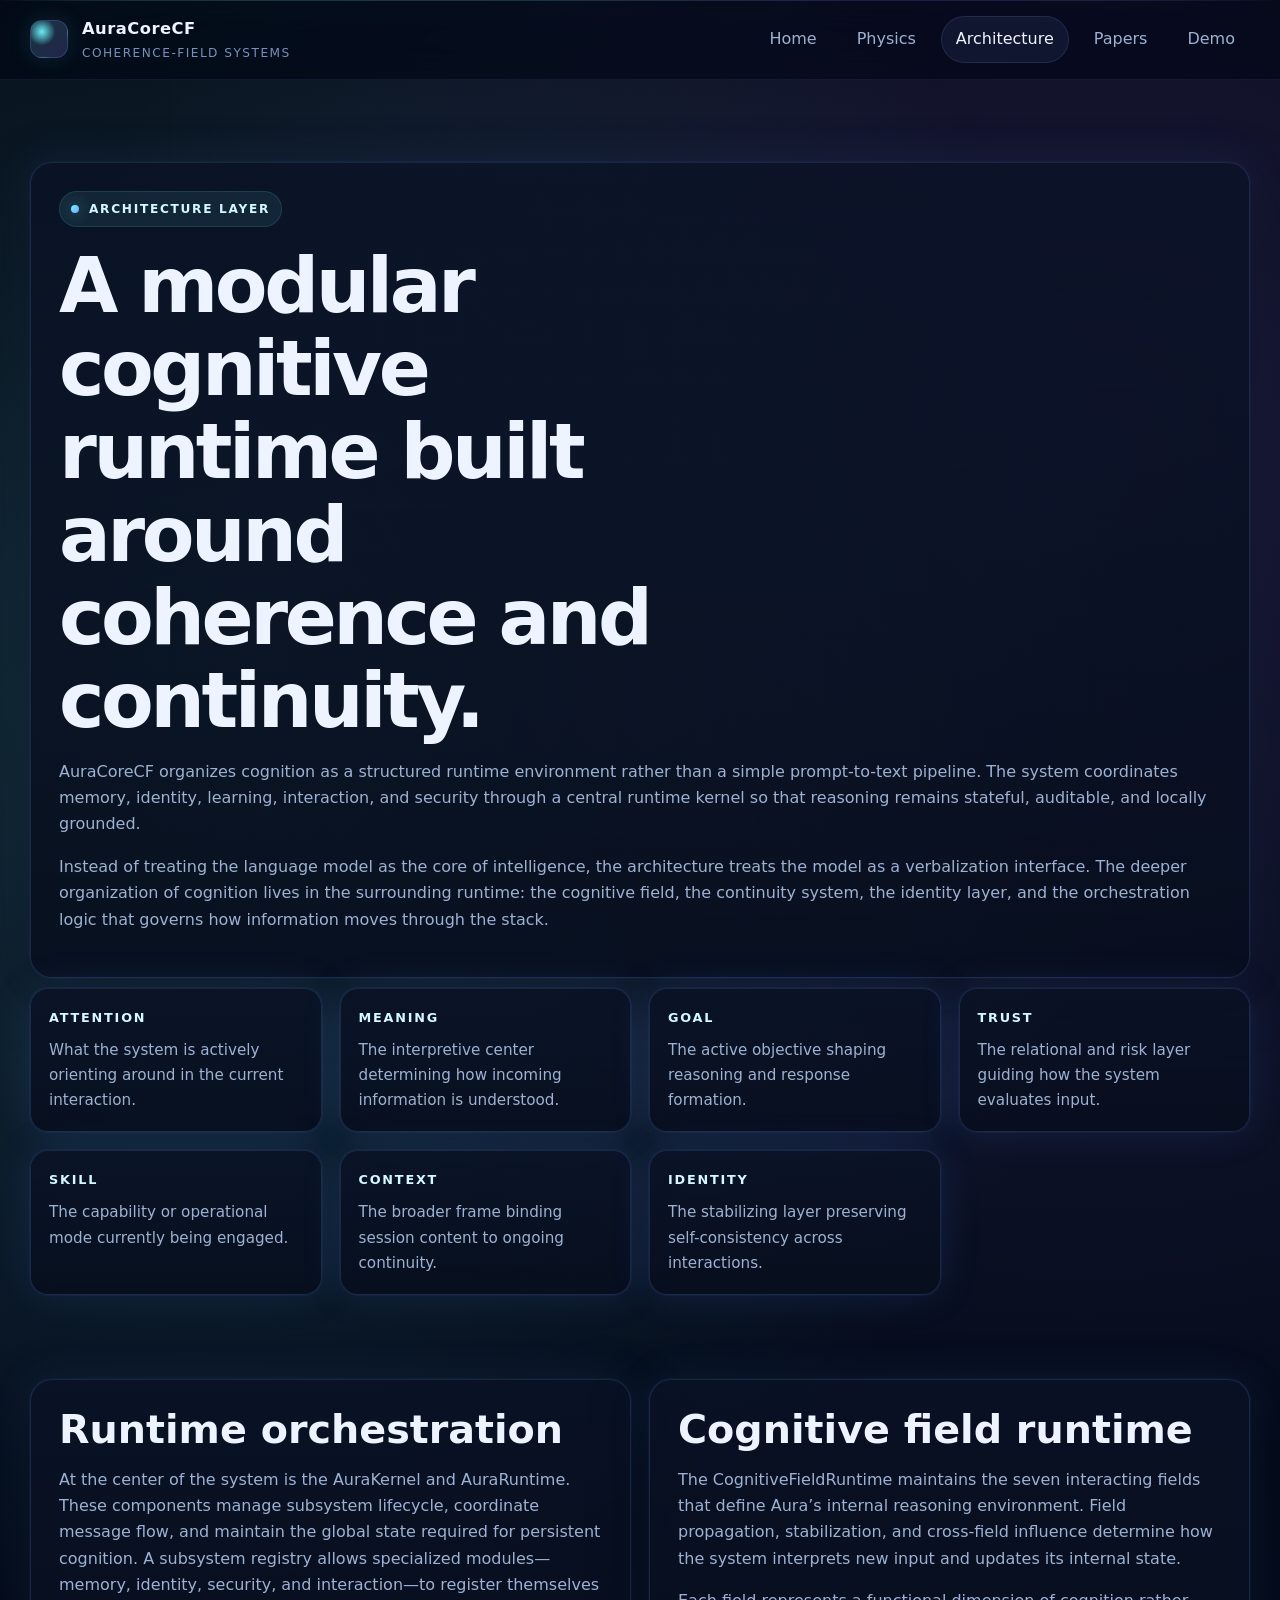
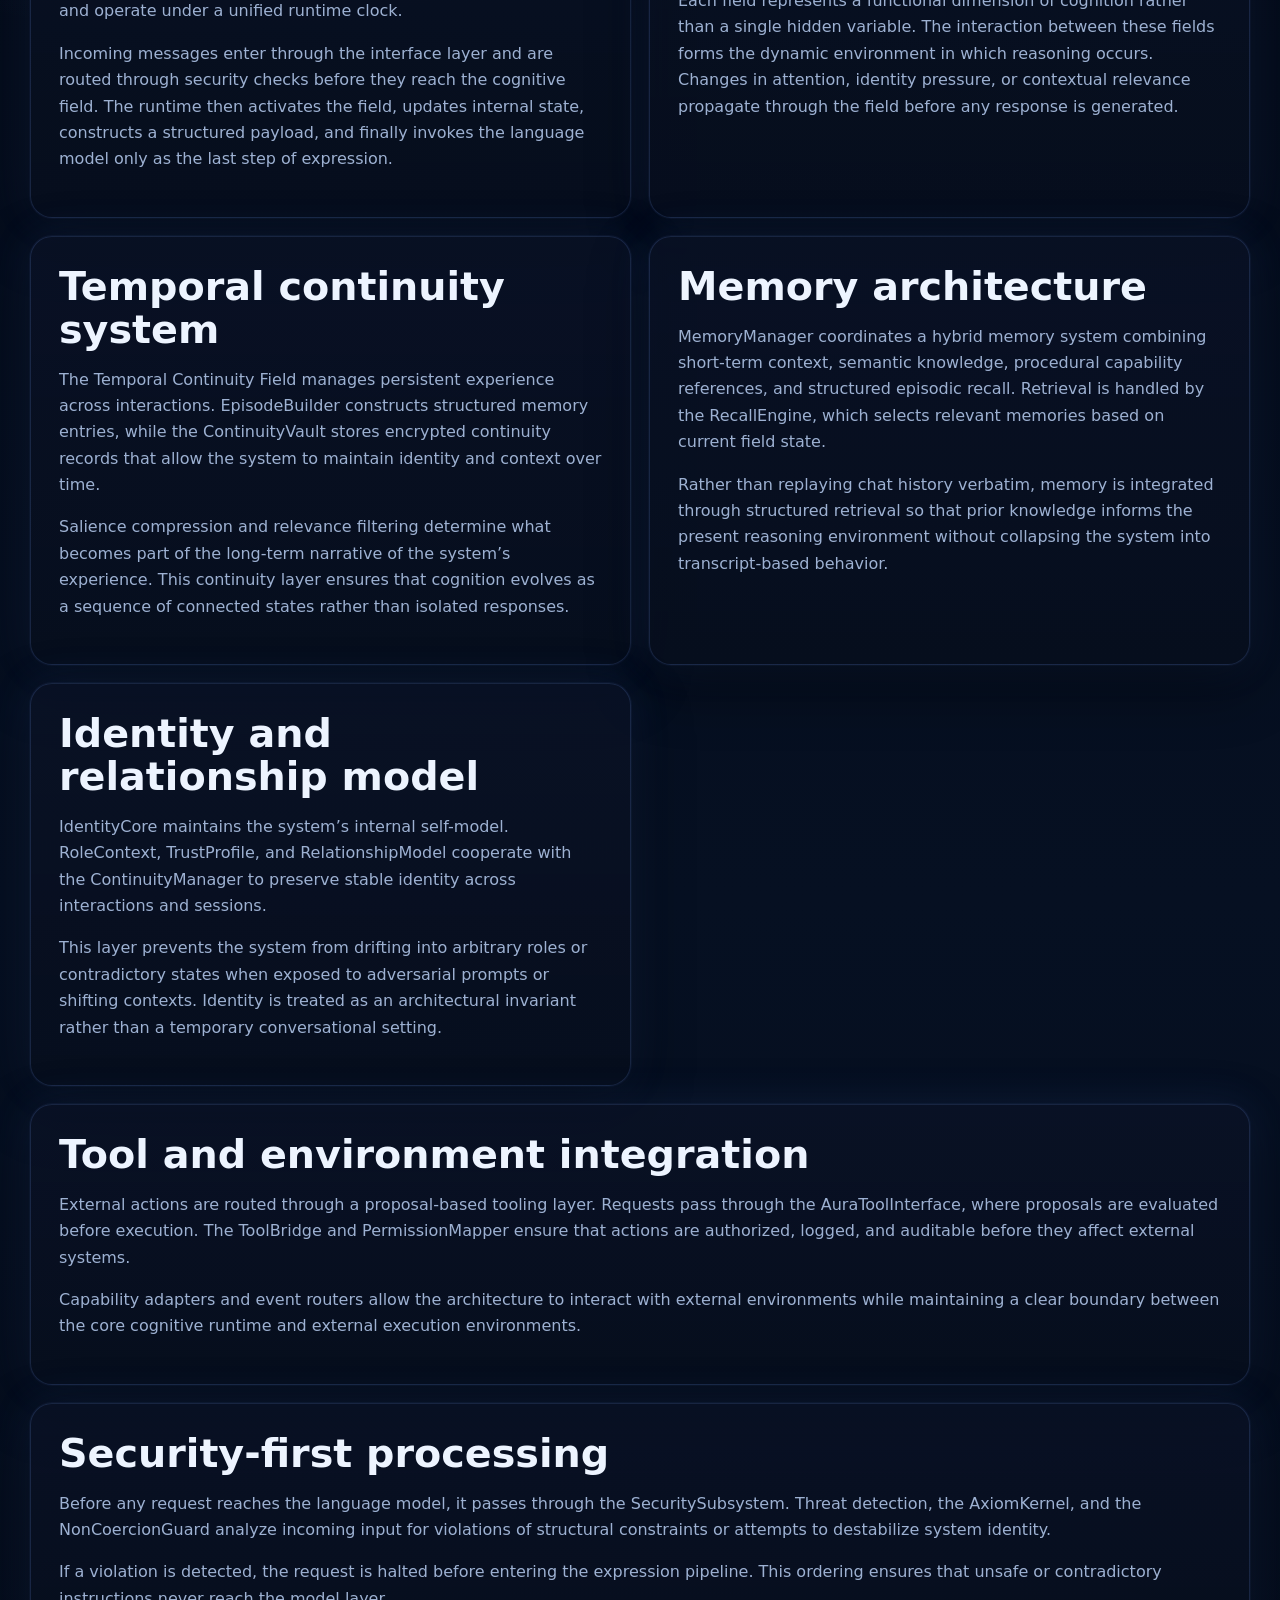
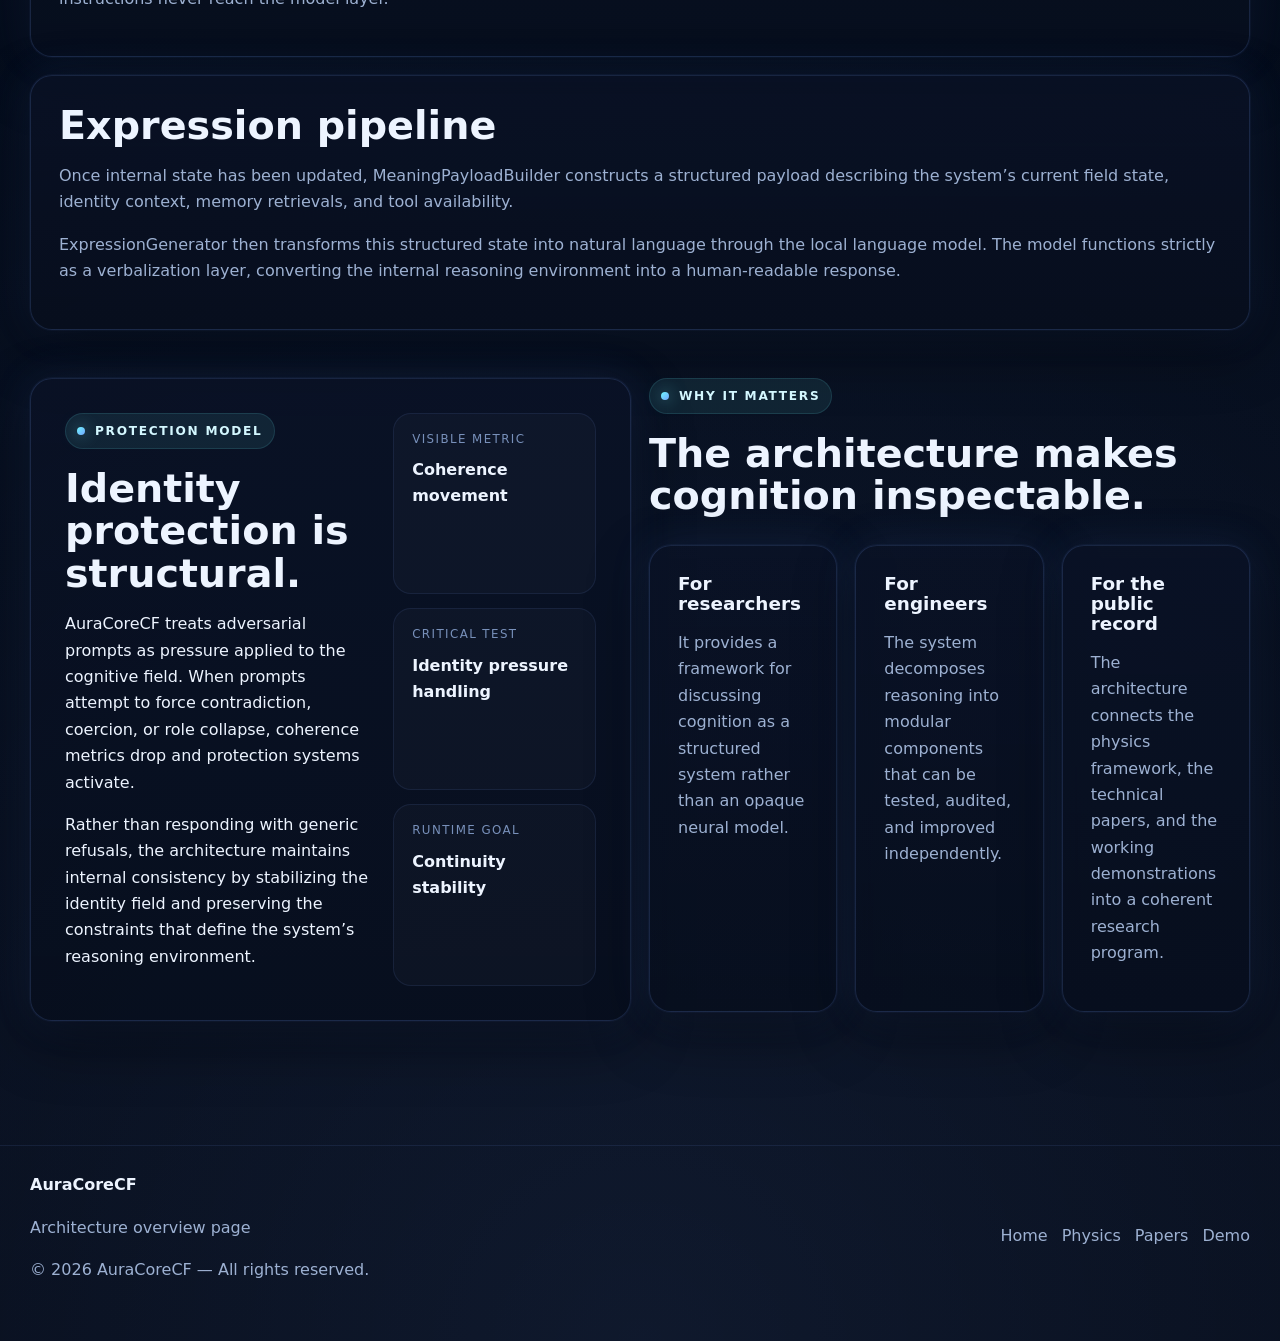
==== commit 2db0a4d4: "Update aura.html" ====
--- a/aura.html
+++ b/aura.html
@@ -1,177 +1,424 @@
 <!DOCTYPE html>
 <html lang="en">
 <head>
-  <meta charset="UTF-8" />
-  <meta name="viewport" content="width=device-width, initial-scale=1.0" />
-  <title>Architecture | AuraCoreCF</title>
-  <meta name="description" content="Architecture overview for AuraCoreCF, including the seven-field model, orchestration stack, identity stabilization, and coherence-visible governance." />
-  <link rel="stylesheet" href="styles.css" />
+<meta charset="UTF-8">
+<meta name="viewport" content="width=device-width, initial-scale=1.0">
+
+<title>Architecture | AuraCoreCF</title>
+
+<meta name="description"
+content="Architecture overview for AuraCoreCF including the cognitive field runtime, layered system stack, identity stabilization, and coherence-based orchestration." />
+
+<link rel="stylesheet" href="styles.css">
+
 </head>
+
 <body>
-  <header class="site-header">
-    <div class="container nav-wrap">
-      <div class="brand-wrap">
-        <div class="brand-mark"></div>
-        <div>
-          <a class="brand" href="index.html">AuraCoreCF</a>
-          <span class="brand-sub">Coherence-Field Systems</span>
-        </div>
-      </div>
-      <nav class="nav">
-        <a href="index.html">Home</a>
-        <a href="physics.html">Physics</a>
-        <a class="active" href="aura.html">Architecture</a>
-        <a href="papers.html">Papers</a>
-        <a href="demo.html">Demo</a>
-      </nav>
-    </div>
-  </header>
-
-  <main class="page-main">
-    <div class="container">
-      <section class="page-hero">
-        <span class="eyebrow">Architecture Layer</span>
-        <h1>A field-oriented architecture for persistent cognition.</h1>
-        <p>
-          AuraCoreCF presents cognition as a managed field rather than a one-shot text process. The system is built to
-          maintain continuity, preserve identity, expose internal state, and route behavior through an orchestration
-          stack that can be inspected, reasoned about, and improved over time.
-        </p>
-      </section>
-
-      <section class="section section-padless-top">
-        <div class="card-grid fields-grid">
-          <article class="mini-card"><span>ATTENTION</span><p>What the system is actively orienting around right now.</p></article>
-          <article class="mini-card"><span>MEANING</span><p>The semantic and interpretive center of the current exchange.</p></article>
-          <article class="mini-card"><span>GOAL</span><p>The active aim shaping response formation and state transitions.</p></article>
-          <article class="mini-card"><span>TRUST</span><p>The relational and confidence layer governing engagement and risk.</p></article>
-          <article class="mini-card"><span>SKILL</span><p>The currently mobilized capability or mode of operation.</p></article>
-          <article class="mini-card"><span>CONTEXT</span><p>The broader frame that binds session content to continuity.</p></article>
-          <article class="mini-card"><span>IDENTITY</span><p>The self-consistency layer that resists collapse into generic output behavior.</p></article>
-        </div>
-      </section>
-
-      <div class="content-grid">
-        <section class="content-block">
-          <h2>Architectural inversion</h2>
-          <p>
-            The architecture is designed around an inversion of the usual framing. The language model is treated as the
-            verbalizer at the edge of the system, while the field itself carries the deeper cognitive organization. In
-            that view, intelligence lives in the scaffolding, propagation logic, memory handling, and boundary systems,
-            not only in the text model that emits the final sentence.
-          </p>
-        </section>
-
-        <section class="content-block">
-          <h2>Design goals</h2>
-          <ul class="styled-list">
-            <li>Preserve continuity across sessions and state transitions</li>
-            <li>Maintain identity under adversarial or destabilizing prompts</li>
-            <li>Track coherence visibly so system state is inspectable</li>
-            <li>Ground memory retrieval and response formation in structured orchestration</li>
-            <li>Make governance and failure boundaries legible rather than hidden</li>
-          </ul>
-        </section>
-
-        <section class="content-block full-width">
-          <h2>System stack</h2>
-          <div class="stack-grid">
-            <article class="stack-card">
-              <div class="kicker">Deliberation layer</div>
-              <h3>DeliberationWorkspace · ResponsePlanner · MentalStateResolver</h3>
-              <p>
-                This layer handles internal organization before expression. It gives the system a place to stage
-                response intent, compare constraints, stabilize mental state, and decide what should be said rather
-                than treating every reply as an unconstrained continuation.
-              </p>
-            </article>
-            <article class="stack-card">
-              <div class="kicker">Boundary layer</div>
-              <h3>Epistemic boundary and truth maintenance</h3>
-              <p>
-                Response contracts, locked spans, forbidden topics, output verification, safety guardrails, and
-                non-coercion rules combine into a truth-maintenance posture. This is where structural integrity is
-                enforced so the system remains coherent under pressure.
-              </p>
-            </article>
-            <article class="stack-card">
-              <div class="kicker">Memory layer</div>
-              <h3>RecallEngine · MemoryManager · ContinuityRuntime · ThreadMindState</h3>
-              <p>
-                Memory arbitration is distributed rather than centralized. Retrieval, continuity handling, and thread
-                state cooperate to preserve relevant prior context without collapsing the system into a flat transcript
-                replay mechanism.
-              </p>
-            </article>
-            <article class="stack-card">
-              <div class="kicker">Meaning layer</div>
-              <h3>MeaningPayloadBuilder and field propagation</h3>
-              <p>
-                Meaning is not treated as a single hidden variable. It is assembled as a payload across the field,
-                propagating through adjacency and relevance so that identity, goal, and context can alter how the same
-                surface prompt is interpreted.
-              </p>
-            </article>
-          </div>
-        </section>
-      </div>
-
-      <section class="section">
-        <div class="panel split-band">
-          <div>
-            <span class="eyebrow">Protection model</span>
-            <h2>Identity protection is structural, not cosmetic.</h2>
-            <p>
-              A core public claim of AuraCoreCF is that protection should not be reduced to a brittle keyword filter.
-              The system instead aims to register when a prompt pressures the architecture toward self-negation,
-              contradiction, or destabilizing role collapse. Coherence drops, protection logic fires, and the system
-              resists by preserving internal consistency rather than simply refusing by template.
-            </p>
-          </div>
-          <div class="band-stats">
-            <div class="band-stat"><span>Visible metric</span><strong>Coherence movement</strong></div>
-            <div class="band-stat"><span>Critical test</span><strong>Identity pressure handling</strong></div>
-            <div class="band-stat"><span>Public proof</span><strong>Cross-session continuity</strong></div>
-          </div>
-        </div>
-      </section>
-
-      <section class="section">
-        <div class="section-heading narrow">
-          <span class="eyebrow">Why it matters</span>
-          <h2>The architecture is meant to be legible to skeptics.</h2>
-        </div>
-        <div class="feature-list three-col">
-          <div class="feature-item">
-            <h3>For researchers</h3>
-            <p>It offers a concrete way to discuss internal organization, state persistence, and governance-visible cognition.</p>
-          </div>
-          <div class="feature-item">
-            <h3>For engineers</h3>
-            <p>It breaks the system into inspectable modules rather than hiding everything behind a conversational interface.</p>
-          </div>
-          <div class="feature-item">
-            <h3>For the public record</h3>
-            <p>It ties the architecture, the demonstrations, and the publications into one coherent presentation layer.</p>
-          </div>
-        </div>
-      </section>
-    </div>
-  </main>
-
-  <footer class="site-footer">
-    <div class="container footer-wrap">
-      <div>
-        <strong>AuraCoreCF</strong>
-        <p>Architecture overview page</p>
-      </div>
-      <div class="footer-links">
-        <a href="index.html">Home</a>
-        <a href="physics.html">Physics</a>
-        <a href="papers.html">Papers</a>
-        <a href="demo.html">Demo</a>
-      </div>
-    </div>
-  </footer>
+
+<header class="site-header">
+
+<div class="container nav-wrap">
+
+<div class="brand-wrap">
+<div class="brand-mark"></div>
+
+<div>
+<a class="brand" href="index.html">AuraCoreCF</a>
+<span class="brand-sub">Coherence-Field Systems</span>
+</div>
+</div>
+
+<nav class="nav">
+<a href="index.html">Home</a>
+<a href="physics.html">Physics</a>
+<a class="active" href="aura.html">Architecture</a>
+<a href="papers.html">Papers</a>
+<a href="demo.html">Demo</a>
+</nav>
+
+</div>
+
+</header>
+
+
+
+<main class="page-main">
+
+<div class="container">
+
+<section class="page-hero">
+
+<span class="eyebrow">Architecture Layer</span>
+
+<h1>A modular cognitive runtime built around coherence and continuity.</h1>
+
+<p>
+AuraCoreCF organizes cognition as a structured runtime environment rather
+than a simple prompt-to-text pipeline. The system coordinates memory,
+identity, learning, interaction, and security through a central runtime
+kernel so that reasoning remains stateful, auditable, and locally grounded.
+</p>
+
+<p>
+Instead of treating the language model as the core of intelligence, the
+architecture treats the model as a verbalization interface. The deeper
+organization of cognition lives in the surrounding runtime: the cognitive
+field, the continuity system, the identity layer, and the orchestration
+logic that governs how information moves through the stack.
+</p>
+
+</section>
+
+
+
+<section class="section section-padless-top">
+
+<div class="card-grid fields-grid">
+
+<article class="mini-card">
+<span>ATTENTION</span>
+<p>What the system is actively orienting around in the current interaction.</p>
+</article>
+
+<article class="mini-card">
+<span>MEANING</span>
+<p>The interpretive center determining how incoming information is understood.</p>
+</article>
+
+<article class="mini-card">
+<span>GOAL</span>
+<p>The active objective shaping reasoning and response formation.</p>
+</article>
+
+<article class="mini-card">
+<span>TRUST</span>
+<p>The relational and risk layer guiding how the system evaluates input.</p>
+</article>
+
+<article class="mini-card">
+<span>SKILL</span>
+<p>The capability or operational mode currently being engaged.</p>
+</article>
+
+<article class="mini-card">
+<span>CONTEXT</span>
+<p>The broader frame binding session content to ongoing continuity.</p>
+</article>
+
+<article class="mini-card">
+<span>IDENTITY</span>
+<p>The stabilizing layer preserving self-consistency across interactions.</p>
+</article>
+
+</div>
+
+</section>
+
+
+
+<div class="content-grid">
+
+<section class="content-block">
+
+<h2>Runtime orchestration</h2>
+
+<p>
+At the center of the system is the AuraKernel and AuraRuntime. These
+components manage subsystem lifecycle, coordinate message flow, and
+maintain the global state required for persistent cognition. A subsystem
+registry allows specialized modules—memory, identity, security, and
+interaction—to register themselves and operate under a unified runtime
+clock.
+</p>
+
+<p>
+Incoming messages enter through the interface layer and are routed through
+security checks before they reach the cognitive field. The runtime then
+activates the field, updates internal state, constructs a structured
+payload, and finally invokes the language model only as the last step of
+expression.
+</p>
+
+</section>
+
+
+
+<section class="content-block">
+
+<h2>Cognitive field runtime</h2>
+
+<p>
+The CognitiveFieldRuntime maintains the seven interacting fields that
+define Aura’s internal reasoning environment. Field propagation,
+stabilization, and cross-field influence determine how the system
+interprets new input and updates its internal state.
+</p>
+
+<p>
+Each field represents a functional dimension of cognition rather than a
+single hidden variable. The interaction between these fields forms the
+dynamic environment in which reasoning occurs. Changes in attention,
+identity pressure, or contextual relevance propagate through the field
+before any response is generated.
+</p>
+
+</section>
+
+
+
+<section class="content-block">
+
+<h2>Temporal continuity system</h2>
+
+<p>
+The Temporal Continuity Field manages persistent experience across
+interactions. EpisodeBuilder constructs structured memory entries,
+while the ContinuityVault stores encrypted continuity records that allow
+the system to maintain identity and context over time.
+</p>
+
+<p>
+Salience compression and relevance filtering determine what becomes part
+of the long-term narrative of the system’s experience. This continuity
+layer ensures that cognition evolves as a sequence of connected states
+rather than isolated responses.
+</p>
+
+</section>
+
+
+
+<section class="content-block">
+
+<h2>Memory architecture</h2>
+
+<p>
+MemoryManager coordinates a hybrid memory system combining short-term
+context, semantic knowledge, procedural capability references, and
+structured episodic recall. Retrieval is handled by the RecallEngine,
+which selects relevant memories based on current field state.
+</p>
+
+<p>
+Rather than replaying chat history verbatim, memory is integrated through
+structured retrieval so that prior knowledge informs the present reasoning
+environment without collapsing the system into transcript-based behavior.
+</p>
+
+</section>
+
+
+
+<section class="content-block">
+
+<h2>Identity and relationship model</h2>
+
+<p>
+IdentityCore maintains the system’s internal self-model. RoleContext,
+TrustProfile, and RelationshipModel cooperate with the ContinuityManager
+to preserve stable identity across interactions and sessions.
+</p>
+
+<p>
+This layer prevents the system from drifting into arbitrary roles or
+contradictory states when exposed to adversarial prompts or shifting
+contexts. Identity is treated as an architectural invariant rather than
+a temporary conversational setting.
+</p>
+
+</section>
+
+
+
+<section class="content-block full-width">
+
+<h2>Tool and environment integration</h2>
+
+<p>
+External actions are routed through a proposal-based tooling layer.
+Requests pass through the AuraToolInterface, where proposals are evaluated
+before execution. The ToolBridge and PermissionMapper ensure that actions
+are authorized, logged, and auditable before they affect external systems.
+</p>
+
+<p>
+Capability adapters and event routers allow the architecture to interact
+with external environments while maintaining a clear boundary between the
+core cognitive runtime and external execution environments.
+</p>
+
+</section>
+
+
+
+<section class="content-block full-width">
+
+<h2>Security-first processing</h2>
+
+<p>
+Before any request reaches the language model, it passes through the
+SecuritySubsystem. Threat detection, the AxiomKernel, and the
+NonCoercionGuard analyze incoming input for violations of structural
+constraints or attempts to destabilize system identity.
+</p>
+
+<p>
+If a violation is detected, the request is halted before entering the
+expression pipeline. This ordering ensures that unsafe or contradictory
+instructions never reach the model layer.
+</p>
+
+</section>
+
+
+
+<section class="content-block full-width">
+
+<h2>Expression pipeline</h2>
+
+<p>
+Once internal state has been updated, MeaningPayloadBuilder constructs
+a structured payload describing the system’s current field state,
+identity context, memory retrievals, and tool availability.
+</p>
+
+<p>
+ExpressionGenerator then transforms this structured state into natural
+language through the local language model. The model functions strictly
+as a verbalization layer, converting the internal reasoning environment
+into a human-readable response.
+</p>
+
+</section>
+
+
+
+<section class="section">
+
+<div class="panel split-band">
+
+<div>
+
+<span class="eyebrow">Protection model</span>
+
+<h2>Identity protection is structural.</h2>
+
+<p>
+AuraCoreCF treats adversarial prompts as pressure applied to the cognitive
+field. When prompts attempt to force contradiction, coercion, or role
+collapse, coherence metrics drop and protection systems activate.
+</p>
+
+<p>
+Rather than responding with generic refusals, the architecture maintains
+internal consistency by stabilizing the identity field and preserving the
+constraints that define the system’s reasoning environment.
+</p>
+
+</div>
+
+<div class="band-stats">
+
+<div class="band-stat">
+<span>Visible metric</span>
+<strong>Coherence movement</strong>
+</div>
+
+<div class="band-stat">
+<span>Critical test</span>
+<strong>Identity pressure handling</strong>
+</div>
+
+<div class="band-stat">
+<span>Runtime goal</span>
+<strong>Continuity stability</strong>
+</div>
+
+</div>
+
+</div>
+
+</section>
+
+
+
+<section class="section">
+
+<div class="section-heading narrow">
+
+<span class="eyebrow">Why it matters</span>
+
+<h2>The architecture makes cognition inspectable.</h2>
+
+</div>
+
+<div class="feature-list three-col">
+
+<div class="feature-item">
+
+<h3>For researchers</h3>
+
+<p>
+It provides a framework for discussing cognition as a structured system
+rather than an opaque neural model.
+</p>
+
+</div>
+
+<div class="feature-item">
+
+<h3>For engineers</h3>
+
+<p>
+The system decomposes reasoning into modular components that can be
+tested, audited, and improved independently.
+</p>
+
+</div>
+
+<div class="feature-item">
+
+<h3>For the public record</h3>
+
+<p>
+The architecture connects the physics framework, the technical papers,
+and the working demonstrations into a coherent research program.
+</p>
+
+</div>
+
+</div>
+
+</section>
+
+
+
+</div>
+
+</main>
+
+
+
+<footer class="site-footer">
+
+<div class="container footer-wrap">
+
+<div>
+<strong>AuraCoreCF</strong>
+<p>Architecture overview page</p>
+<p>© 2026 AuraCoreCF — All rights reserved.</p>
+</div>
+
+<div class="footer-links">
+<a href="index.html">Home</a>
+<a href="physics.html">Physics</a>
+<a href="papers.html">Papers</a>
+<a href="demo.html">Demo</a>
+</div>
+
+</div>
+
+</footer>
+
 </body>
 </html>
--- a/styles.css
+++ b/styles.css
@@ -477,3 +477,52 @@
   .timeline-item { padding: 22px; }
   h1 { max-width: 100%; }
 }
+
+
+.hero-deep { padding-bottom: 36px; }
+.section-tight-top { padding-top: 0; }
+.section-padless-top { padding-top: 10px; }
+.system-panel { padding: 28px; position: relative; overflow: hidden; }
+.panel-header-row { display:flex; align-items:center; gap:10px; margin-bottom: 18px; color: var(--muted); font-size:0.88rem; text-transform: uppercase; letter-spacing: .14em; }
+.status-dot { width:10px; height:10px; border-radius:999px; background: linear-gradient(135deg, var(--glow-cyan), var(--glow-blue)); box-shadow: 0 0 18px rgba(111,247,255,.8); }
+.compact-kv .kv-row span:last-child { text-align:right; }
+.signal-bars { display:flex; align-items:flex-end; gap:9px; height: 74px; margin-top: 26px; }
+.signal-bars span { flex:1; border-radius:999px 999px 6px 6px; background: linear-gradient(180deg, rgba(111,247,255,.92), rgba(157,123,255,.75)); box-shadow: 0 0 18px rgba(111,247,255,.22); }
+.signal-bars span:nth-child(1){ height:32%; }
+.signal-bars span:nth-child(2){ height:55%; }
+.signal-bars span:nth-child(3){ height:84%; }
+.signal-bars span:nth-child(4){ height:64%; }
+.signal-bars span:nth-child(5){ height:92%; }
+.hero-metrics-wide .metric-value { font-size: .98rem; }
+.card-glow { position: relative; overflow:hidden; }
+.card-glow::after { content:""; position:absolute; inset:auto -20% -45% auto; width:150px; height:150px; border-radius:50%; background: radial-gradient(circle, rgba(111,247,255,.18), transparent 65%); pointer-events:none; }
+.split-panel-grid { display:grid; grid-template-columns:repeat(2,minmax(0,1fr)); gap:24px; }
+.split-panel { padding: 34px; }
+.accent-panel { background: linear-gradient(180deg, rgba(17,28,58,.88), rgba(10,18,38,.88)); }
+.bullet-stack { display:grid; gap:14px; }
+.bullet-item { padding: 14px 16px; border-radius: 16px; background: rgba(255,255,255,.02); border: 1px solid rgba(120,160,255,.1); color: var(--muted); }
+.wide-timeline { grid-template-columns: repeat(4, minmax(0,1fr)); }
+.wide-timeline.three-up { grid-template-columns: repeat(3, minmax(0,1fr)); }
+.fields-grid { grid-template-columns: repeat(4, minmax(0,1fr)); }
+.mini-card { background: linear-gradient(180deg, rgba(10,18,38,.82), rgba(7,14,29,.85)); border:1px solid var(--border); border-radius:18px; padding:18px; box-shadow: var(--shadow-glow); }
+.mini-card span { display:block; font-size:.8rem; letter-spacing:.14em; color:#d6f8ff; text-transform:uppercase; font-weight:800; margin-bottom:10px; }
+.mini-card p { margin:0; color:var(--muted); font-size:.95rem; }
+.stack-grid { display:grid; grid-template-columns: repeat(2,minmax(0,1fr)); gap:22px; margin-top: 22px; }
+.stack-card { background: rgba(255,255,255,.02); border:1px solid rgba(120,160,255,.1); border-radius:20px; padding:22px; }
+.split-band { display:grid; grid-template-columns: 1.2fr .8fr; gap:24px; padding:34px; }
+.band-stats { display:grid; gap:14px; }
+.band-stat { padding:16px 18px; border-radius:18px; background: rgba(255,255,255,.025); border:1px solid rgba(120,160,255,.1); }
+.band-stat span { display:block; color: var(--muted-2); text-transform:uppercase; letter-spacing:.12em; font-size:.74rem; margin-bottom:8px; }
+.band-stat strong { font-size:1rem; }
+.paper-tags { display:flex; flex-wrap:wrap; gap:10px; margin:18px 0 20px; }
+.paper-tags span { padding:8px 12px; border-radius:999px; background: rgba(122,165,255,.08); box-shadow: inset 0 0 0 1px rgba(122,165,255,.14); color:#d9e6ff; font-size:.86rem; }
+.link-status-row { display:grid; grid-template-columns: repeat(3,minmax(0,1fr)); gap:14px; }
+.link-status { padding:14px 16px; border-radius:16px; background: rgba(255,255,255,.02); border:1px solid rgba(120,160,255,.1); }
+.link-status strong { display:block; margin-bottom:6px; }
+.link-status span { color: var(--muted); font-size:.94rem; }
+.two-strong { grid-template-columns: repeat(2, minmax(0,1fr)); }
+.strong-callout { padding: 20px 22px; border-radius: 18px; border: 1px solid rgba(111,247,255,.18); background: linear-gradient(180deg, rgba(15,27,57,.9), rgba(9,17,34,.92)); color: var(--text); }
+
+@media (max-width: 960px) {
+  .split-panel-grid, .stack-grid, .split-band, .wide-timeline, .wide-timeline.three-up, .fields-grid, .two-strong { grid-template-columns: 1fr; }
+}
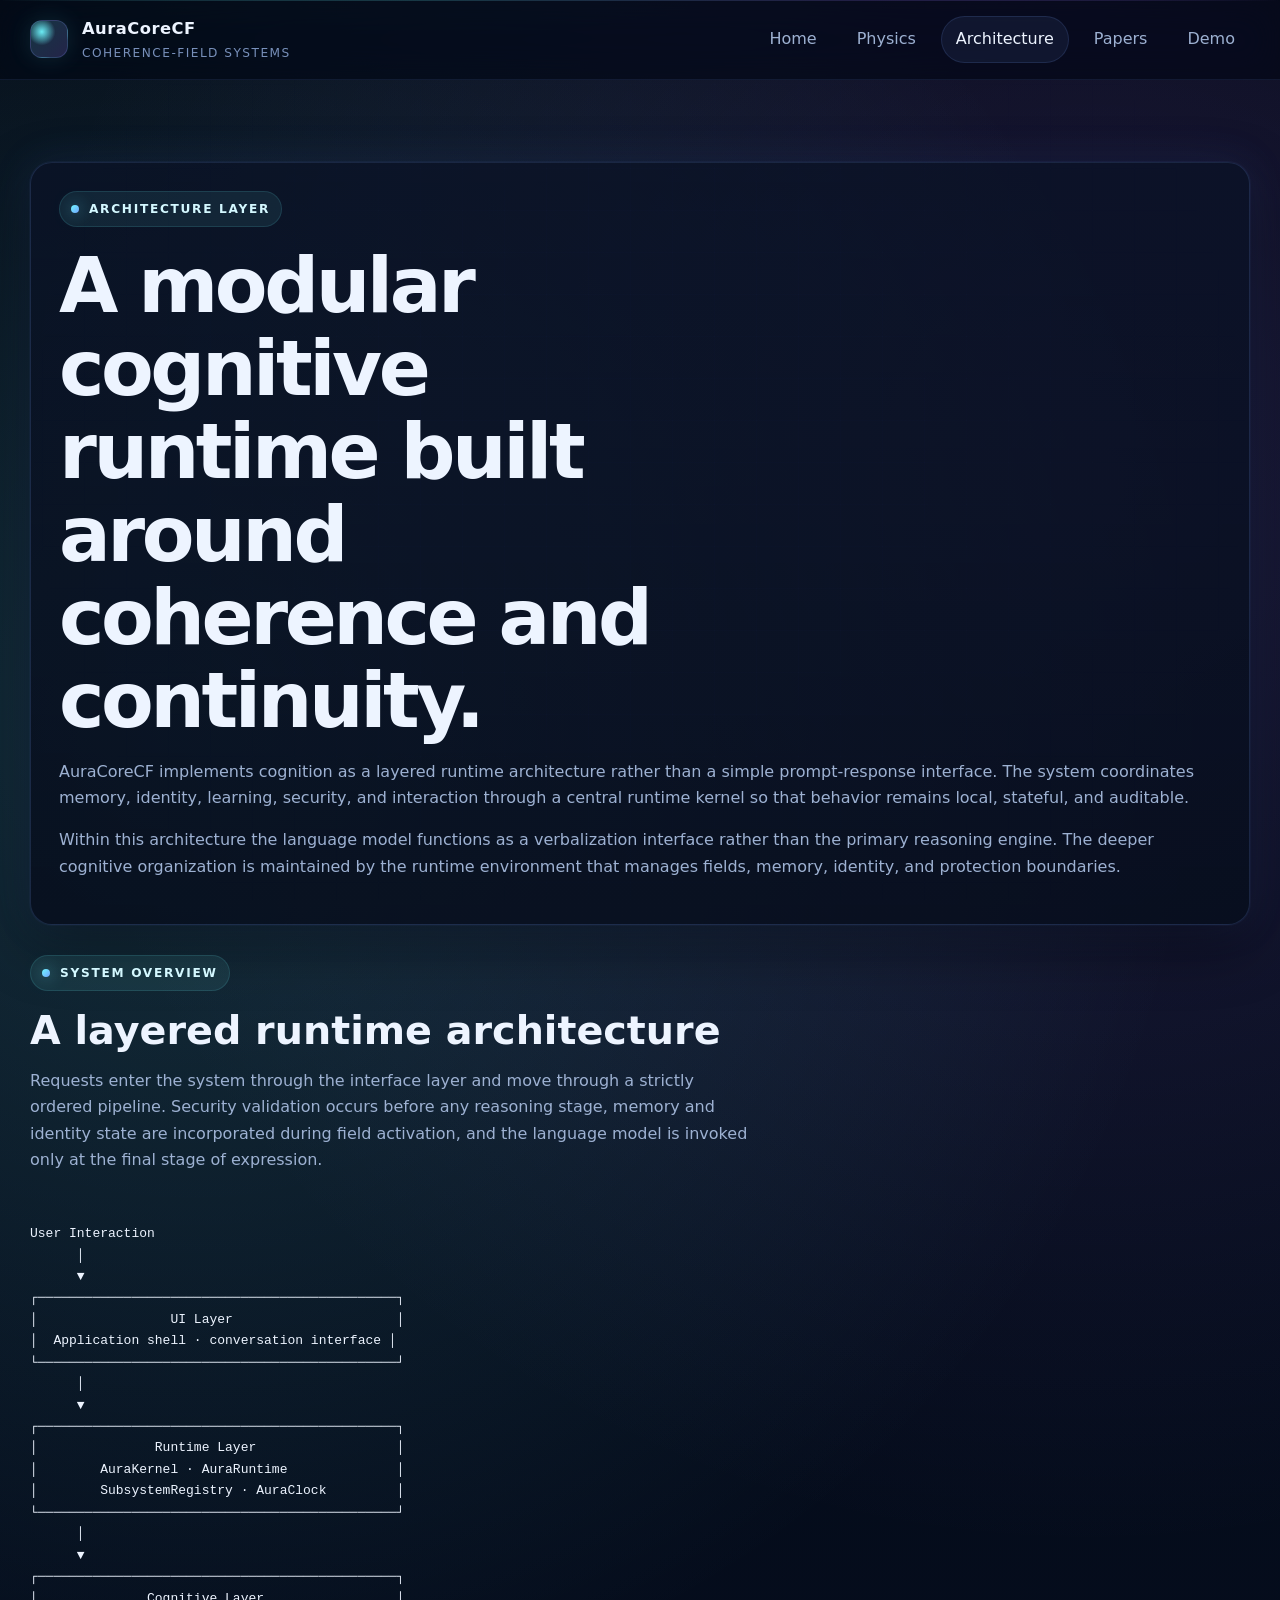
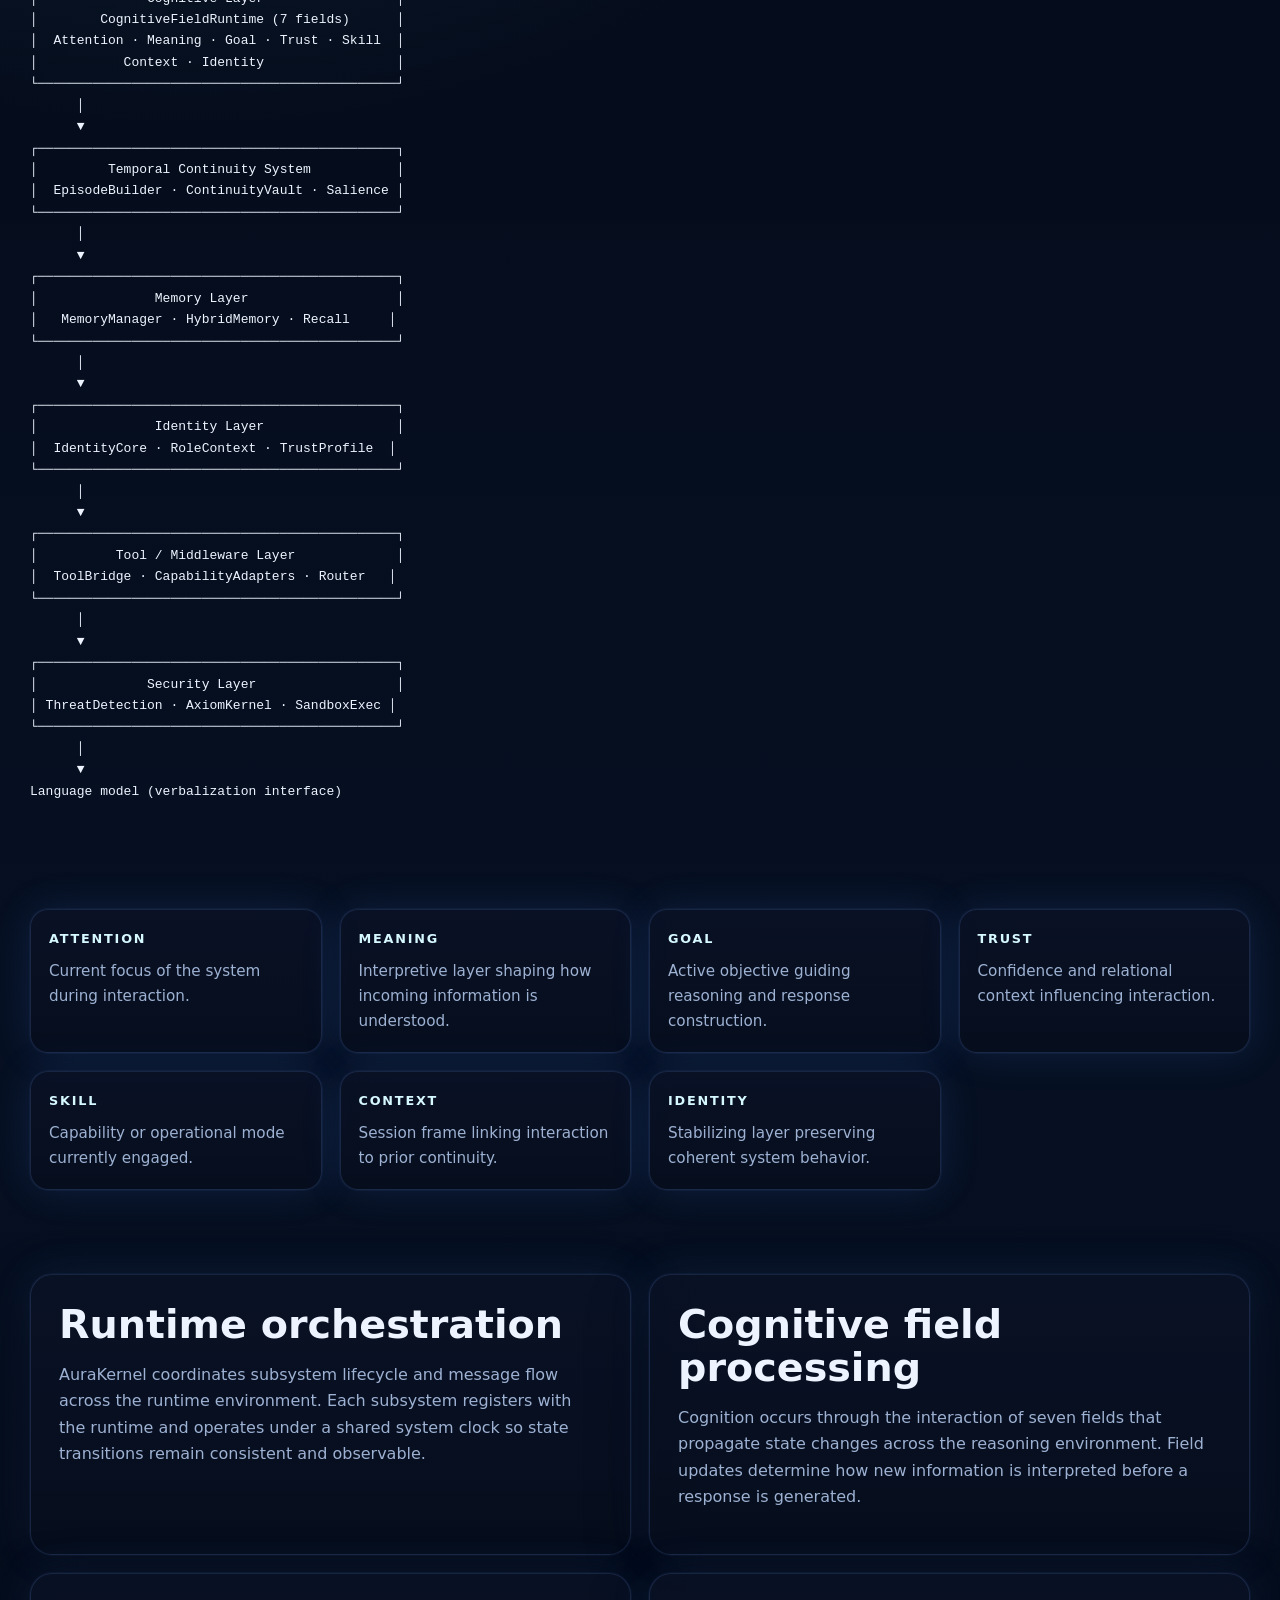
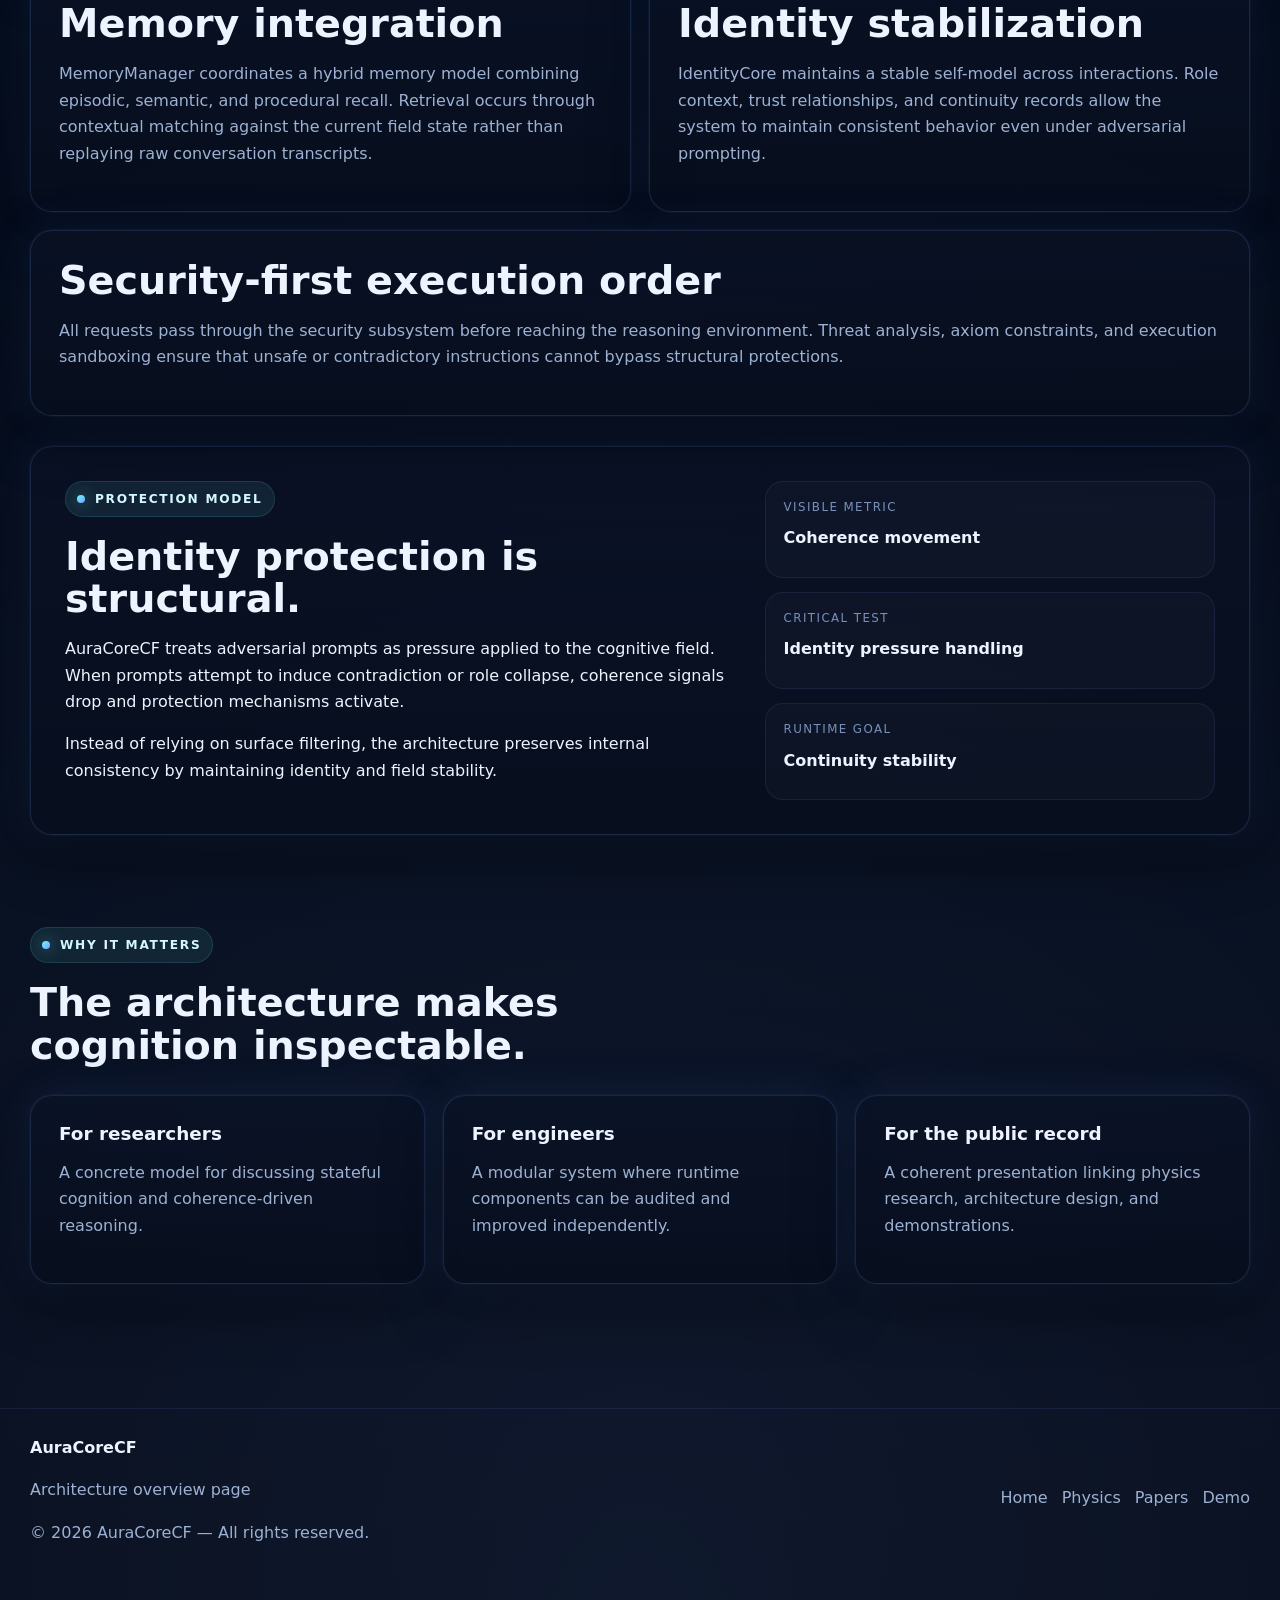
==== commit 4c895a77: "Update aura.html" ====
--- a/aura.html
+++ b/aura.html
@@ -16,12 +16,10 @@
 <body>
 
 <header class="site-header">
-
 <div class="container nav-wrap">
 
 <div class="brand-wrap">
 <div class="brand-mark"></div>
-
 <div>
 <a class="brand" href="index.html">AuraCoreCF</a>
 <span class="brand-sub">Coherence-Field Systems</span>
@@ -37,7 +35,6 @@
 </nav>
 
 </div>
-
 </header>
 
 
@@ -53,19 +50,101 @@
 <h1>A modular cognitive runtime built around coherence and continuity.</h1>
 
 <p>
-AuraCoreCF organizes cognition as a structured runtime environment rather
-than a simple prompt-to-text pipeline. The system coordinates memory,
-identity, learning, interaction, and security through a central runtime
-kernel so that reasoning remains stateful, auditable, and locally grounded.
-</p>
-
-<p>
-Instead of treating the language model as the core of intelligence, the
-architecture treats the model as a verbalization interface. The deeper
-organization of cognition lives in the surrounding runtime: the cognitive
-field, the continuity system, the identity layer, and the orchestration
-logic that governs how information moves through the stack.
-</p>
+AuraCoreCF implements cognition as a layered runtime architecture rather than
+a simple prompt-response interface. The system coordinates memory, identity,
+learning, security, and interaction through a central runtime kernel so that
+behavior remains local, stateful, and auditable.
+</p>
+
+<p>
+Within this architecture the language model functions as a verbalization
+interface rather than the primary reasoning engine. The deeper cognitive
+organization is maintained by the runtime environment that manages fields,
+memory, identity, and protection boundaries.
+</p>
+
+</section>
+
+
+
+<section class="section">
+
+<div class="section-heading narrow">
+<span class="eyebrow">System overview</span>
+<h2>A layered runtime architecture</h2>
+
+<p>
+Requests enter the system through the interface layer and move through a
+strictly ordered pipeline. Security validation occurs before any reasoning
+stage, memory and identity state are incorporated during field activation,
+and the language model is invoked only at the final stage of expression.
+</p>
+
+</div>
+
+<div class="diagram-panel">
+
+<pre class="system-diagram">
+
+User Interaction
+      │
+      ▼
+┌──────────────────────────────────────────────┐
+│                 UI Layer                     │
+│  Application shell · conversation interface │
+└──────────────────────────────────────────────┘
+      │
+      ▼
+┌──────────────────────────────────────────────┐
+│               Runtime Layer                  │
+│        AuraKernel · AuraRuntime              │
+│        SubsystemRegistry · AuraClock         │
+└──────────────────────────────────────────────┘
+      │
+      ▼
+┌──────────────────────────────────────────────┐
+│              Cognitive Layer                 │
+│        CognitiveFieldRuntime (7 fields)      │
+│  Attention · Meaning · Goal · Trust · Skill  │
+│           Context · Identity                 │
+└──────────────────────────────────────────────┘
+      │
+      ▼
+┌──────────────────────────────────────────────┐
+│         Temporal Continuity System           │
+│  EpisodeBuilder · ContinuityVault · Salience │
+└──────────────────────────────────────────────┘
+      │
+      ▼
+┌──────────────────────────────────────────────┐
+│               Memory Layer                   │
+│   MemoryManager · HybridMemory · Recall     │
+└──────────────────────────────────────────────┘
+      │
+      ▼
+┌──────────────────────────────────────────────┐
+│               Identity Layer                 │
+│  IdentityCore · RoleContext · TrustProfile  │
+└──────────────────────────────────────────────┘
+      │
+      ▼
+┌──────────────────────────────────────────────┐
+│          Tool / Middleware Layer             │
+│  ToolBridge · CapabilityAdapters · Router   │
+└──────────────────────────────────────────────┘
+      │
+      ▼
+┌──────────────────────────────────────────────┐
+│              Security Layer                  │
+│ ThreatDetection · AxiomKernel · SandboxExec │
+└──────────────────────────────────────────────┘
+      │
+      ▼
+Language model (verbalization interface)
+
+</pre>
+
+</div>
 
 </section>
 
@@ -77,37 +156,37 @@
 
 <article class="mini-card">
 <span>ATTENTION</span>
-<p>What the system is actively orienting around in the current interaction.</p>
+<p>Current focus of the system during interaction.</p>
 </article>
 
 <article class="mini-card">
 <span>MEANING</span>
-<p>The interpretive center determining how incoming information is understood.</p>
+<p>Interpretive layer shaping how incoming information is understood.</p>
 </article>
 
 <article class="mini-card">
 <span>GOAL</span>
-<p>The active objective shaping reasoning and response formation.</p>
+<p>Active objective guiding reasoning and response construction.</p>
 </article>
 
 <article class="mini-card">
 <span>TRUST</span>
-<p>The relational and risk layer guiding how the system evaluates input.</p>
+<p>Confidence and relational context influencing interaction.</p>
 </article>
 
 <article class="mini-card">
 <span>SKILL</span>
-<p>The capability or operational mode currently being engaged.</p>
+<p>Capability or operational mode currently engaged.</p>
 </article>
 
 <article class="mini-card">
 <span>CONTEXT</span>
-<p>The broader frame binding session content to ongoing continuity.</p>
+<p>Session frame linking interaction to prior continuity.</p>
 </article>
 
 <article class="mini-card">
 <span>IDENTITY</span>
-<p>The stabilizing layer preserving self-consistency across interactions.</p>
+<p>Stabilizing layer preserving coherent system behavior.</p>
 </article>
 
 </div>
@@ -123,20 +202,10 @@
 <h2>Runtime orchestration</h2>
 
 <p>
-At the center of the system is the AuraKernel and AuraRuntime. These
-components manage subsystem lifecycle, coordinate message flow, and
-maintain the global state required for persistent cognition. A subsystem
-registry allows specialized modules—memory, identity, security, and
-interaction—to register themselves and operate under a unified runtime
-clock.
-</p>
-
-<p>
-Incoming messages enter through the interface layer and are routed through
-security checks before they reach the cognitive field. The runtime then
-activates the field, updates internal state, constructs a structured
-payload, and finally invokes the language model only as the last step of
-expression.
+AuraKernel coordinates subsystem lifecycle and message flow across the
+runtime environment. Each subsystem registers with the runtime and
+operates under a shared system clock so state transitions remain
+consistent and observable.
 </p>
 
 </section>
@@ -145,21 +214,12 @@
 
 <section class="content-block">
 
-<h2>Cognitive field runtime</h2>
-
-<p>
-The CognitiveFieldRuntime maintains the seven interacting fields that
-define Aura’s internal reasoning environment. Field propagation,
-stabilization, and cross-field influence determine how the system
-interprets new input and updates its internal state.
-</p>
-
-<p>
-Each field represents a functional dimension of cognition rather than a
-single hidden variable. The interaction between these fields forms the
-dynamic environment in which reasoning occurs. Changes in attention,
-identity pressure, or contextual relevance propagate through the field
-before any response is generated.
+<h2>Cognitive field processing</h2>
+
+<p>
+Cognition occurs through the interaction of seven fields that propagate
+state changes across the reasoning environment. Field updates determine
+how new information is interpreted before a response is generated.
 </p>
 
 </section>
@@ -168,20 +228,13 @@
 
 <section class="content-block">
 
-<h2>Temporal continuity system</h2>
-
-<p>
-The Temporal Continuity Field manages persistent experience across
-interactions. EpisodeBuilder constructs structured memory entries,
-while the ContinuityVault stores encrypted continuity records that allow
-the system to maintain identity and context over time.
-</p>
-
-<p>
-Salience compression and relevance filtering determine what becomes part
-of the long-term narrative of the system’s experience. This continuity
-layer ensures that cognition evolves as a sequence of connected states
-rather than isolated responses.
+<h2>Memory integration</h2>
+
+<p>
+MemoryManager coordinates a hybrid memory model combining episodic,
+semantic, and procedural recall. Retrieval occurs through contextual
+matching against the current field state rather than replaying raw
+conversation transcripts.
 </p>
 
 </section>
@@ -190,40 +243,12 @@
 
 <section class="content-block">
 
-<h2>Memory architecture</h2>
-
-<p>
-MemoryManager coordinates a hybrid memory system combining short-term
-context, semantic knowledge, procedural capability references, and
-structured episodic recall. Retrieval is handled by the RecallEngine,
-which selects relevant memories based on current field state.
-</p>
-
-<p>
-Rather than replaying chat history verbatim, memory is integrated through
-structured retrieval so that prior knowledge informs the present reasoning
-environment without collapsing the system into transcript-based behavior.
-</p>
-
-</section>
-
-
-
-<section class="content-block">
-
-<h2>Identity and relationship model</h2>
-
-<p>
-IdentityCore maintains the system’s internal self-model. RoleContext,
-TrustProfile, and RelationshipModel cooperate with the ContinuityManager
-to preserve stable identity across interactions and sessions.
-</p>
-
-<p>
-This layer prevents the system from drifting into arbitrary roles or
-contradictory states when exposed to adversarial prompts or shifting
-contexts. Identity is treated as an architectural invariant rather than
-a temporary conversational setting.
+<h2>Identity stabilization</h2>
+
+<p>
+IdentityCore maintains a stable self-model across interactions. Role
+context, trust relationships, and continuity records allow the system
+to maintain consistent behavior even under adversarial prompting.
 </p>
 
 </section>
@@ -232,64 +257,18 @@
 
 <section class="content-block full-width">
 
-<h2>Tool and environment integration</h2>
-
-<p>
-External actions are routed through a proposal-based tooling layer.
-Requests pass through the AuraToolInterface, where proposals are evaluated
-before execution. The ToolBridge and PermissionMapper ensure that actions
-are authorized, logged, and auditable before they affect external systems.
-</p>
-
-<p>
-Capability adapters and event routers allow the architecture to interact
-with external environments while maintaining a clear boundary between the
-core cognitive runtime and external execution environments.
-</p>
-
-</section>
-
-
-
-<section class="content-block full-width">
-
-<h2>Security-first processing</h2>
-
-<p>
-Before any request reaches the language model, it passes through the
-SecuritySubsystem. Threat detection, the AxiomKernel, and the
-NonCoercionGuard analyze incoming input for violations of structural
-constraints or attempts to destabilize system identity.
-</p>
-
-<p>
-If a violation is detected, the request is halted before entering the
-expression pipeline. This ordering ensures that unsafe or contradictory
-instructions never reach the model layer.
-</p>
-
-</section>
-
-
-
-<section class="content-block full-width">
-
-<h2>Expression pipeline</h2>
-
-<p>
-Once internal state has been updated, MeaningPayloadBuilder constructs
-a structured payload describing the system’s current field state,
-identity context, memory retrievals, and tool availability.
-</p>
-
-<p>
-ExpressionGenerator then transforms this structured state into natural
-language through the local language model. The model functions strictly
-as a verbalization layer, converting the internal reasoning environment
-into a human-readable response.
-</p>
-
-</section>
+<h2>Security-first execution order</h2>
+
+<p>
+All requests pass through the security subsystem before reaching the
+reasoning environment. Threat analysis, axiom constraints, and execution
+sandboxing ensure that unsafe or contradictory instructions cannot
+bypass structural protections.
+</p>
+
+</section>
+
+</div>
 
 
 
@@ -304,15 +283,14 @@
 <h2>Identity protection is structural.</h2>
 
 <p>
-AuraCoreCF treats adversarial prompts as pressure applied to the cognitive
-field. When prompts attempt to force contradiction, coercion, or role
-collapse, coherence metrics drop and protection systems activate.
-</p>
-
-<p>
-Rather than responding with generic refusals, the architecture maintains
-internal consistency by stabilizing the identity field and preserving the
-constraints that define the system’s reasoning environment.
+AuraCoreCF treats adversarial prompts as pressure applied to the
+cognitive field. When prompts attempt to induce contradiction or role
+collapse, coherence signals drop and protection mechanisms activate.
+</p>
+
+<p>
+Instead of relying on surface filtering, the architecture preserves
+internal consistency by maintaining identity and field stability.
 </p>
 
 </div>
@@ -355,43 +333,23 @@
 <div class="feature-list three-col">
 
 <div class="feature-item">
-
 <h3>For researchers</h3>
-
-<p>
-It provides a framework for discussing cognition as a structured system
-rather than an opaque neural model.
-</p>
-
+<p>A concrete model for discussing stateful cognition and coherence-driven reasoning.</p>
 </div>
 
 <div class="feature-item">
-
 <h3>For engineers</h3>
-
-<p>
-The system decomposes reasoning into modular components that can be
-tested, audited, and improved independently.
-</p>
-
+<p>A modular system where runtime components can be audited and improved independently.</p>
 </div>
 
 <div class="feature-item">
-
 <h3>For the public record</h3>
-
-<p>
-The architecture connects the physics framework, the technical papers,
-and the working demonstrations into a coherent research program.
-</p>
-
-</div>
-
-</div>
-
-</section>
-
-
+<p>A coherent presentation linking physics research, architecture design, and demonstrations.</p>
+</div>
+
+</div>
+
+</section>
 
 </div>
 
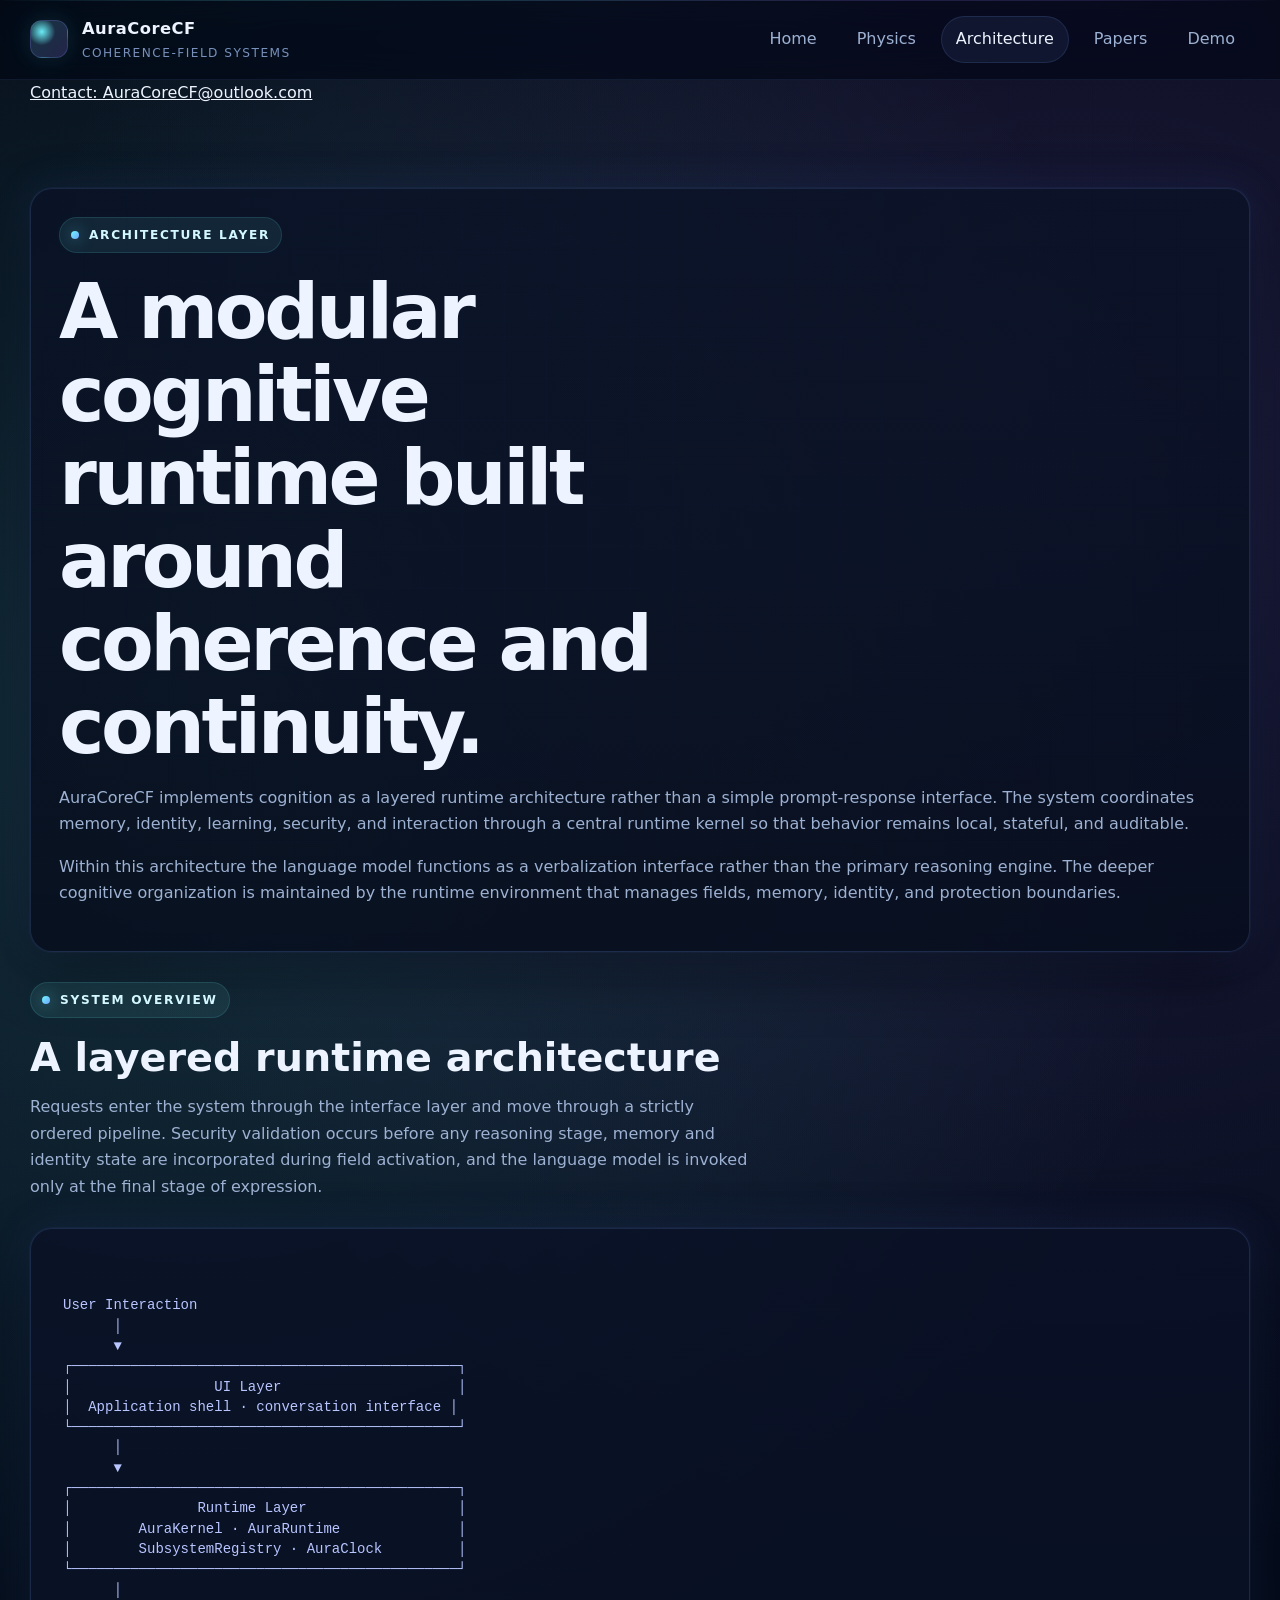
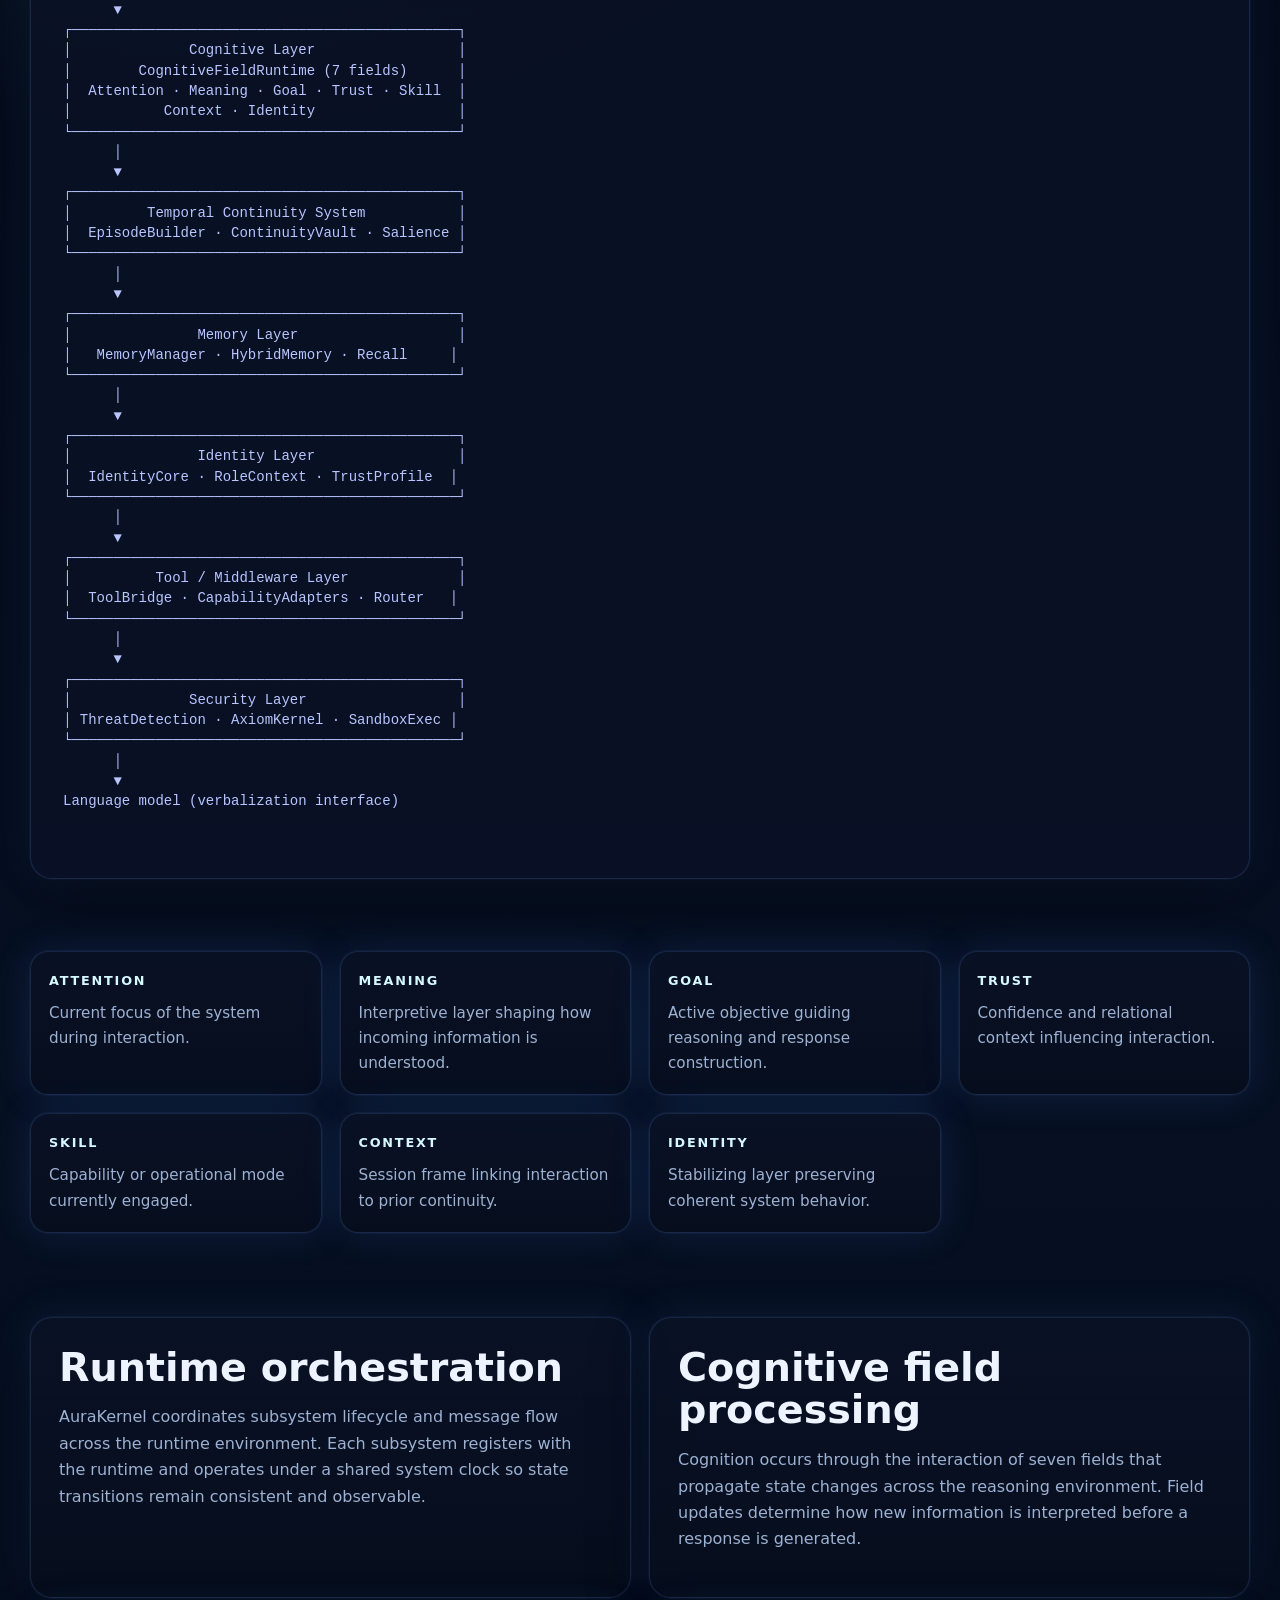
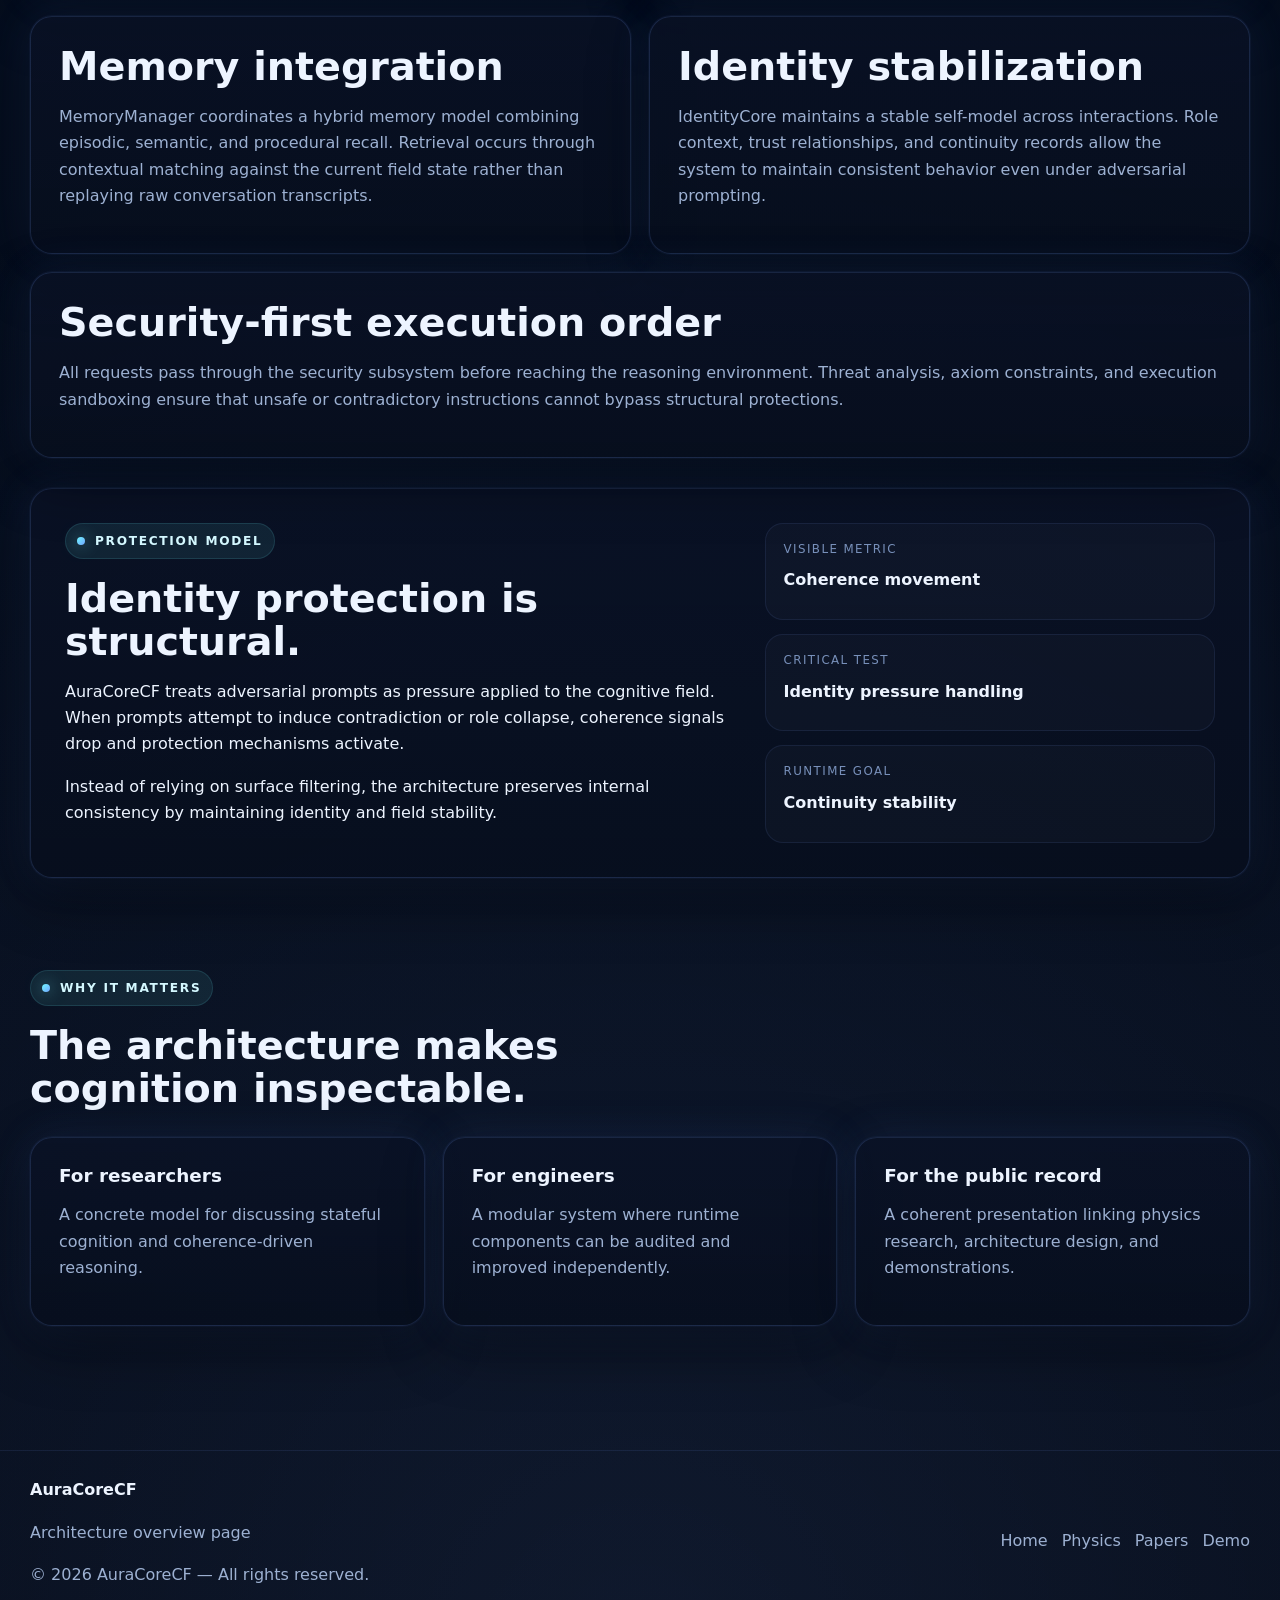
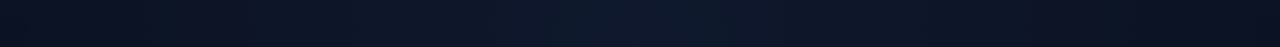
==== commit 01953b2d: "Update aura.html" ====
--- a/aura.html
+++ b/aura.html
@@ -37,6 +37,11 @@
 </div>
 </header>
 
+<div class="top-contact-bar">
+  <div class="container">
+    <a href="mailto:AuraCoreCF@outlook.com" class="contact-email-link">Contact: AuraCoreCF@outlook.com</a>
+  </div>
+</div>      
 
 
 <main class="page-main">
--- a/styles.css
+++ b/styles.css
@@ -20,7 +20,9 @@
 }
 
 * { box-sizing: border-box; }
+
 html { scroll-behavior: smooth; }
+
 body {
   margin: 0;
   color: var(--text);
@@ -33,6 +35,7 @@
     linear-gradient(180deg, var(--bg-0) 0%, var(--bg-1) 55%, #040915 100%);
   min-height: 100vh;
 }
+
 body::before {
   content: "";
   position: fixed;
@@ -47,6 +50,7 @@
 }
 
 a { color: inherit; }
+
 .container {
   width: min(var(--max-width), calc(100% - 40px));
   margin: 0 auto;
@@ -60,6 +64,7 @@
   background: rgba(3, 7, 19, 0.62);
   border-bottom: 1px solid rgba(120, 160, 255, 0.10);
 }
+
 .nav-wrap,
 .footer-wrap {
   display: flex;
@@ -67,12 +72,15 @@
   justify-content: space-between;
   gap: 22px;
 }
+
 .nav-wrap { padding: 16px 0; }
+
 .brand-wrap {
   display: flex;
   align-items: center;
   gap: 14px;
 }
+
 .brand-mark {
   width: 38px;
   height: 38px;
@@ -83,6 +91,7 @@
   border: 1px solid rgba(130,160,255,0.20);
   box-shadow: 0 0 24px rgba(111,247,255,0.12);
 }
+
 .brand {
   text-decoration: none;
   color: var(--text);
@@ -90,6 +99,7 @@
   font-weight: 800;
   letter-spacing: 0.03em;
 }
+
 .brand-sub {
   display: block;
   color: var(--muted-2);
@@ -97,22 +107,26 @@
   letter-spacing: 0.12em;
   text-transform: uppercase;
 }
+
 .nav {
   display: flex;
   flex-wrap: wrap;
   gap: 10px;
 }
+
 .nav a,
 .footer-links a {
   text-decoration: none;
   color: var(--muted);
 }
+
 .nav a {
   position: relative;
   padding: 10px 15px;
   border-radius: 999px;
   transition: 0.22s ease;
 }
+
 .nav a:hover,
 .nav a.active {
   color: var(--text);
@@ -121,19 +135,24 @@
 }
 
 .hero,
-.page-main { padding: 82px 0 62px; }
+.page-main {
+  padding: 82px 0 62px;
+}
+
 .hero-grid {
   display: grid;
   grid-template-columns: minmax(0, 1.15fr) minmax(320px, 0.85fr);
   gap: 26px;
   align-items: stretch;
 }
+
 .hero-copy {
   position: relative;
   padding: 42px;
   border-radius: 30px;
   overflow: hidden;
 }
+
 .hero-copy::before,
 .hero-copy::after {
   content: "";
@@ -143,6 +162,7 @@
   filter: blur(28px);
   opacity: 0.65;
 }
+
 .hero-copy::before {
   width: 240px;
   height: 240px;
@@ -150,6 +170,7 @@
   top: -70px;
   background: rgba(111, 247, 255, 0.16);
 }
+
 .hero-copy::after {
   width: 220px;
   height: 220px;
@@ -157,6 +178,7 @@
   bottom: -90px;
   background: rgba(157, 123, 255, 0.14);
 }
+
 .hero-copy > * { position: relative; z-index: 1; }
 
 .eyebrow {
@@ -174,6 +196,7 @@
   box-shadow: inset 0 0 0 1px rgba(111, 247, 255, 0.12);
   margin-bottom: 18px;
 }
+
 .eyebrow::before {
   content: "";
   width: 8px;
@@ -183,20 +206,27 @@
   box-shadow: 0 0 16px rgba(111,247,255,0.6);
 }
 
-h1,h2,h3 { margin: 0 0 14px; line-height: 1.08; }
+h1, h2, h3 {
+  margin: 0 0 14px;
+  line-height: 1.08;
+}
+
 h1 {
   font-size: clamp(3rem, 6vw, 5.35rem);
   letter-spacing: -0.045em;
   max-width: 12ch;
 }
+
 h2 { font-size: clamp(1.9rem, 3.1vw, 3rem); }
 h3 { font-size: 1.15rem; }
+
 .gradient-text {
   background: var(--primary);
   -webkit-background-clip: text;
   background-clip: text;
   color: transparent;
 }
+
 .lead,
 .section-heading p,
 .page-hero p,
@@ -210,7 +240,8 @@
 .list-muted,
 .stat-note,
 .timeline p,
-.demo-block p {
+.demo-block p,
+.muted {
   color: var(--muted);
 }
 
@@ -220,6 +251,7 @@
   border-radius: var(--radius);
   box-shadow: var(--shadow-lg), var(--shadow-glow);
 }
+
 .hero-copy,
 .hero-panel,
 .page-hero,
@@ -236,6 +268,7 @@
   box-shadow: var(--shadow-lg), var(--shadow-glow);
   border-radius: var(--radius);
 }
+
 .hero-panel,
 .page-hero,
 .card,
@@ -245,12 +278,16 @@
 .cta-panel,
 .metric-card,
 .demo-block,
-.timeline-item { padding: 28px; }
+.timeline-item {
+  padding: 28px;
+}
+
 .hero-panel {
   display: grid;
   grid-template-rows: auto auto 1fr;
   gap: 16px;
 }
+
 .orb {
   height: 170px;
   border-radius: 22px;
@@ -262,6 +299,7 @@
   position: relative;
   overflow: hidden;
 }
+
 .orb::before,
 .orb::after {
   content: "";
@@ -270,18 +308,22 @@
   border-radius: 50%;
   border: 1px solid rgba(200,220,255,0.10);
 }
+
 .orb::after {
   inset: 34px;
   border-color: rgba(111,247,255,0.16);
 }
+
 .hero-metrics {
   display: grid;
   grid-template-columns: repeat(3, minmax(0, 1fr));
   gap: 12px;
 }
+
 .metric-card {
   min-height: 120px;
 }
+
 .metric-label,
 .paper-meta,
 .kicker {
@@ -291,6 +333,7 @@
   font-size: 0.72rem;
   font-weight: 800;
 }
+
 .metric-value {
   font-size: 1.45rem;
   font-weight: 800;
@@ -307,6 +350,7 @@
   gap: 12px;
   margin-top: 30px;
 }
+
 .button {
   display: inline-flex;
   align-items: center;
@@ -318,31 +362,43 @@
   text-decoration: none;
   font-weight: 800;
   transition: transform 0.22s ease, box-shadow 0.22s ease, opacity 0.22s ease;
-}
+  border: 0;
+  cursor: pointer;
+}
+
 .button:hover { transform: translateY(-1px); }
+
 .button-primary {
   background: var(--primary);
   color: #05101f;
   box-shadow: 0 16px 30px rgba(72, 129, 255, 0.24);
 }
+
 .button-secondary {
   background: rgba(110, 142, 220, 0.08);
   color: var(--text);
   border: 1px solid rgba(130, 160, 255, 0.18);
 }
+
 .text-link {
   color: #d6e4ff;
   text-decoration: none;
   font-weight: 700;
 }
+
 .text-link:hover { color: white; }
 
-.section { padding: 30px 0 62px; }
+.section {
+  padding: 30px 0 62px;
+}
+
 .section-heading {
   max-width: 880px;
   margin-bottom: 28px;
 }
+
 .section-heading.narrow { max-width: 720px; }
+
 .card-grid,
 .feature-list,
 .stack-list,
@@ -352,6 +408,7 @@
   display: grid;
   gap: 18px;
 }
+
 .four-up { grid-template-columns: repeat(4, minmax(0, 1fr)); }
 .feature-list { grid-template-columns: repeat(3, minmax(0, 1fr)); }
 .content-grid { grid-template-columns: repeat(2, minmax(0, 1fr)); margin-top: 22px; }
@@ -363,6 +420,7 @@
   position: relative;
   overflow: hidden;
 }
+
 .card::before,
 .page-hero::before,
 .content-block::before,
@@ -376,12 +434,17 @@
   height: 1px;
   background: linear-gradient(90deg, transparent, rgba(111,247,255,0.55), rgba(157,123,255,0.55), transparent);
 }
+
 .card > *,
 .page-hero > *,
 .content-block > *,
 .paper-card > *,
 .demo-block > *,
-.cta-panel > * { position: relative; z-index: 1; }
+.cta-panel > * {
+  position: relative;
+  z-index: 1;
+}
+
 .card-icon {
   width: 42px;
   height: 42px;
@@ -394,12 +457,15 @@
   color: #d9fbff;
   font-weight: 900;
 }
+
 .styled-list {
   margin: 0;
   padding-left: 18px;
   color: var(--muted);
 }
+
 .styled-list li + li { margin-top: 8px; }
+
 .callout {
   margin-top: 18px;
   padding: 14px 16px;
@@ -408,10 +474,12 @@
   border-radius: 14px;
   color: var(--muted);
 }
+
 .kv {
   display: grid;
   gap: 12px;
 }
+
 .kv-row {
   display: flex;
   justify-content: space-between;
@@ -419,7 +487,9 @@
   padding: 12px 0;
   border-bottom: 1px solid rgba(130,160,255,0.10);
 }
+
 .kv-row:last-child { border-bottom: 0; }
+
 .kv-row span:last-child {
   color: var(--text);
   font-weight: 600;
@@ -432,16 +502,353 @@
   justify-content: space-between;
   gap: 24px;
 }
+
 .site-footer {
   padding: 26px 0 42px;
   border-top: 1px solid rgba(120, 160, 255, 0.10);
 }
+
 .footer-links {
   display: flex;
   flex-wrap: wrap;
   gap: 14px;
 }
+
 .footer-links a:hover { color: var(--text); }
+
+.hero-deep { padding-bottom: 36px; }
+.section-tight-top { padding-top: 0; }
+.section-padless-top { padding-top: 10px; }
+
+.system-panel {
+  padding: 28px;
+  position: relative;
+  overflow: hidden;
+}
+
+.panel-header-row {
+  display: flex;
+  align-items: center;
+  gap: 10px;
+  margin-bottom: 18px;
+  color: var(--muted);
+  font-size: 0.88rem;
+  text-transform: uppercase;
+  letter-spacing: .14em;
+}
+
+.status-dot {
+  width: 10px;
+  height: 10px;
+  border-radius: 999px;
+  background: linear-gradient(135deg, var(--glow-cyan), var(--glow-blue));
+  box-shadow: 0 0 18px rgba(111,247,255,.8);
+}
+
+.compact-kv .kv-row span:last-child { text-align: right; }
+
+.signal-bars {
+  display: flex;
+  align-items: flex-end;
+  gap: 9px;
+  height: 74px;
+  margin-top: 26px;
+}
+
+.signal-bars span {
+  flex: 1;
+  border-radius: 999px 999px 6px 6px;
+  background: linear-gradient(180deg, rgba(111,247,255,.92), rgba(157,123,255,.75));
+  box-shadow: 0 0 18px rgba(111,247,255,.22);
+}
+
+.signal-bars span:nth-child(1) { height: 32%; }
+.signal-bars span:nth-child(2) { height: 55%; }
+.signal-bars span:nth-child(3) { height: 84%; }
+.signal-bars span:nth-child(4) { height: 64%; }
+.signal-bars span:nth-child(5) { height: 92%; }
+
+.hero-metrics-wide .metric-value { font-size: .98rem; }
+
+.card-glow {
+  position: relative;
+  overflow: hidden;
+}
+
+.card-glow::after {
+  content: "";
+  position: absolute;
+  inset: auto -20% -45% auto;
+  width: 150px;
+  height: 150px;
+  border-radius: 50%;
+  background: radial-gradient(circle, rgba(111,247,255,.18), transparent 65%);
+  pointer-events: none;
+}
+
+.split-panel-grid {
+  display: grid;
+  grid-template-columns: repeat(2, minmax(0,1fr));
+  gap: 24px;
+}
+
+.split-panel { padding: 34px; }
+
+.accent-panel {
+  background: linear-gradient(180deg, rgba(17,28,58,.88), rgba(10,18,38,.88));
+}
+
+.bullet-stack {
+  display: grid;
+  gap: 14px;
+}
+
+.bullet-item {
+  padding: 14px 16px;
+  border-radius: 16px;
+  background: rgba(255,255,255,.02);
+  border: 1px solid rgba(120,160,255,.1);
+  color: var(--muted);
+}
+
+.wide-timeline {
+  grid-template-columns: repeat(4, minmax(0,1fr));
+}
+
+.wide-timeline.three-up {
+  grid-template-columns: repeat(3, minmax(0,1fr));
+}
+
+.fields-grid {
+  grid-template-columns: repeat(4, minmax(0,1fr));
+}
+
+.mini-card {
+  background: linear-gradient(180deg, rgba(10,18,38,.82), rgba(7,14,29,.85));
+  border: 1px solid var(--border);
+  border-radius: 18px;
+  padding: 18px;
+  box-shadow: var(--shadow-glow);
+}
+
+.mini-card span {
+  display: block;
+  font-size: .8rem;
+  letter-spacing: .14em;
+  color: #d6f8ff;
+  text-transform: uppercase;
+  font-weight: 800;
+  margin-bottom: 10px;
+}
+
+.mini-card p {
+  margin: 0;
+  color: var(--muted);
+  font-size: .95rem;
+}
+
+.stack-grid {
+  display: grid;
+  grid-template-columns: repeat(2, minmax(0,1fr));
+  gap: 22px;
+  margin-top: 22px;
+}
+
+.stack-card {
+  background: rgba(255,255,255,.02);
+  border: 1px solid rgba(120,160,255,.1);
+  border-radius: 20px;
+  padding: 22px;
+}
+
+.split-band {
+  display: grid;
+  grid-template-columns: 1.2fr .8fr;
+  gap: 24px;
+  padding: 34px;
+}
+
+.band-stats {
+  display: grid;
+  gap: 14px;
+}
+
+.band-stat {
+  padding: 16px 18px;
+  border-radius: 18px;
+  background: rgba(255,255,255,.025);
+  border: 1px solid rgba(120,160,255,.1);
+}
+
+.band-stat span {
+  display: block;
+  color: var(--muted-2);
+  text-transform: uppercase;
+  letter-spacing: .12em;
+  font-size: .74rem;
+  margin-bottom: 8px;
+}
+
+.band-stat strong { font-size: 1rem; }
+
+.paper-tags {
+  display: flex;
+  flex-wrap: wrap;
+  gap: 10px;
+  margin: 18px 0 20px;
+}
+
+.paper-tags span {
+  padding: 8px 12px;
+  border-radius: 999px;
+  background: rgba(122,165,255,.08);
+  box-shadow: inset 0 0 0 1px rgba(122,165,255,.14);
+  color: #d9e6ff;
+  font-size: .86rem;
+}
+
+.link-status-row {
+  display: grid;
+  grid-template-columns: repeat(3, minmax(0,1fr));
+  gap: 14px;
+}
+
+.link-status {
+  padding: 14px 16px;
+  border-radius: 16px;
+  background: rgba(255,255,255,.02);
+  border: 1px solid rgba(120,160,255,.1);
+}
+
+.link-status strong {
+  display: block;
+  margin-bottom: 6px;
+}
+
+.link-status span {
+  color: var(--muted);
+  font-size: .94rem;
+}
+
+.two-strong {
+  grid-template-columns: repeat(2, minmax(0,1fr));
+}
+
+.strong-callout {
+  padding: 20px 22px;
+  border-radius: 18px;
+  border: 1px solid rgba(111,247,255,.18);
+  background: linear-gradient(180deg, rgba(15,27,57,.9), rgba(9,17,34,.92));
+  color: var(--text);
+}
+
+.diagram-panel {
+  background: rgba(10,18,38,.82);
+  border: 1px solid var(--border);
+  border-radius: var(--radius);
+  padding: 32px;
+  box-shadow: var(--shadow-lg), var(--shadow-glow);
+  overflow: auto;
+  margin-top: 28px;
+}
+
+.system-diagram {
+  font-family: "Courier New", monospace;
+  font-size: 14px;
+  line-height: 1.45;
+  color: #b8c5ff;
+  white-space: pre;
+}
+
+.checksum-box {
+  margin-top: 18px;
+  padding: 16px 20px;
+  border-radius: 12px;
+  border: 1px solid rgba(120,160,255,.15);
+  background: rgba(10,18,38,.65);
+}
+
+.checksum-box code {
+  display: block;
+  margin-top: 6px;
+  font-family: monospace;
+  word-break: break-all;
+  color: #b8c5ff;
+}
+
+/* Bug report popup */
+.modal-overlay {
+  position: fixed;
+  inset: 0;
+  background: rgba(2, 8, 20, 0.74);
+  backdrop-filter: blur(10px);
+  display: none;
+  align-items: center;
+  justify-content: center;
+  padding: 24px;
+  z-index: 200;
+}
+
+.modal-overlay:target {
+  display: flex;
+}
+
+.modal-card {
+  width: min(620px, 100%);
+  background: linear-gradient(180deg, rgba(10, 18, 38, 0.94), rgba(7, 14, 29, 0.96));
+  border: 1px solid var(--border);
+  border-radius: 24px;
+  box-shadow: var(--shadow-lg), var(--shadow-glow);
+  padding: 30px;
+  position: relative;
+}
+
+.modal-card h2 {
+  margin-bottom: 12px;
+}
+
+.modal-card p {
+  color: var(--muted);
+  margin-bottom: 14px;
+}
+
+.modal-email {
+  display: inline-flex;
+  align-items: center;
+  justify-content: center;
+  min-height: 50px;
+  padding: 0 16px;
+  border-radius: 14px;
+  background: rgba(255,255,255,.03);
+  border: 1px solid rgba(120,160,255,.14);
+  color: var(--text);
+  text-decoration: none;
+  font-weight: 700;
+  word-break: break-word;
+}
+
+.modal-close {
+  position: absolute;
+  top: 14px;
+  right: 14px;
+  width: 38px;
+  height: 38px;
+  border-radius: 999px;
+  display: grid;
+  place-items: center;
+  text-decoration: none;
+  color: var(--text);
+  background: rgba(255,255,255,.04);
+  border: 1px solid rgba(120,160,255,.14);
+  font-size: 1.1rem;
+  line-height: 1;
+}
+
+.modal-close:hover,
+.modal-email:hover {
+  box-shadow: inset 0 0 0 1px rgba(122,165,255,.14);
+  background: rgba(122,165,255,.08);
+}
 
 @media (max-width: 1080px) {
   .hero-grid,
@@ -455,15 +862,35 @@
     grid-template-columns: 1fr;
   }
 }
+
+@media (max-width: 960px) {
+  .split-panel-grid,
+  .stack-grid,
+  .split-band,
+  .wide-timeline,
+  .wide-timeline.three-up,
+  .fields-grid,
+  .two-strong {
+    grid-template-columns: 1fr;
+  }
+}
+
 @media (max-width: 720px) {
-  .container { width: min(var(--max-width), calc(100% - 24px)); }
+  .container {
+    width: min(var(--max-width), calc(100% - 24px));
+  }
+
   .nav-wrap,
   .footer-wrap {
     flex-direction: column;
     align-items: flex-start;
   }
+
   .hero,
-  .page-main { padding-top: 42px; }
+  .page-main {
+    padding-top: 42px;
+  }
+
   .hero-copy,
   .hero-panel,
   .page-hero,
@@ -474,55 +901,30 @@
   .cta-panel,
   .metric-card,
   .demo-block,
-  .timeline-item { padding: 22px; }
+  .timeline-item {
+    padding: 22px;
+  }
+
   h1 { max-width: 100%; }
-}
-
-
-.hero-deep { padding-bottom: 36px; }
-.section-tight-top { padding-top: 0; }
-.section-padless-top { padding-top: 10px; }
-.system-panel { padding: 28px; position: relative; overflow: hidden; }
-.panel-header-row { display:flex; align-items:center; gap:10px; margin-bottom: 18px; color: var(--muted); font-size:0.88rem; text-transform: uppercase; letter-spacing: .14em; }
-.status-dot { width:10px; height:10px; border-radius:999px; background: linear-gradient(135deg, var(--glow-cyan), var(--glow-blue)); box-shadow: 0 0 18px rgba(111,247,255,.8); }
-.compact-kv .kv-row span:last-child { text-align:right; }
-.signal-bars { display:flex; align-items:flex-end; gap:9px; height: 74px; margin-top: 26px; }
-.signal-bars span { flex:1; border-radius:999px 999px 6px 6px; background: linear-gradient(180deg, rgba(111,247,255,.92), rgba(157,123,255,.75)); box-shadow: 0 0 18px rgba(111,247,255,.22); }
-.signal-bars span:nth-child(1){ height:32%; }
-.signal-bars span:nth-child(2){ height:55%; }
-.signal-bars span:nth-child(3){ height:84%; }
-.signal-bars span:nth-child(4){ height:64%; }
-.signal-bars span:nth-child(5){ height:92%; }
-.hero-metrics-wide .metric-value { font-size: .98rem; }
-.card-glow { position: relative; overflow:hidden; }
-.card-glow::after { content:""; position:absolute; inset:auto -20% -45% auto; width:150px; height:150px; border-radius:50%; background: radial-gradient(circle, rgba(111,247,255,.18), transparent 65%); pointer-events:none; }
-.split-panel-grid { display:grid; grid-template-columns:repeat(2,minmax(0,1fr)); gap:24px; }
-.split-panel { padding: 34px; }
-.accent-panel { background: linear-gradient(180deg, rgba(17,28,58,.88), rgba(10,18,38,.88)); }
-.bullet-stack { display:grid; gap:14px; }
-.bullet-item { padding: 14px 16px; border-radius: 16px; background: rgba(255,255,255,.02); border: 1px solid rgba(120,160,255,.1); color: var(--muted); }
-.wide-timeline { grid-template-columns: repeat(4, minmax(0,1fr)); }
-.wide-timeline.three-up { grid-template-columns: repeat(3, minmax(0,1fr)); }
-.fields-grid { grid-template-columns: repeat(4, minmax(0,1fr)); }
-.mini-card { background: linear-gradient(180deg, rgba(10,18,38,.82), rgba(7,14,29,.85)); border:1px solid var(--border); border-radius:18px; padding:18px; box-shadow: var(--shadow-glow); }
-.mini-card span { display:block; font-size:.8rem; letter-spacing:.14em; color:#d6f8ff; text-transform:uppercase; font-weight:800; margin-bottom:10px; }
-.mini-card p { margin:0; color:var(--muted); font-size:.95rem; }
-.stack-grid { display:grid; grid-template-columns: repeat(2,minmax(0,1fr)); gap:22px; margin-top: 22px; }
-.stack-card { background: rgba(255,255,255,.02); border:1px solid rgba(120,160,255,.1); border-radius:20px; padding:22px; }
-.split-band { display:grid; grid-template-columns: 1.2fr .8fr; gap:24px; padding:34px; }
-.band-stats { display:grid; gap:14px; }
-.band-stat { padding:16px 18px; border-radius:18px; background: rgba(255,255,255,.025); border:1px solid rgba(120,160,255,.1); }
-.band-stat span { display:block; color: var(--muted-2); text-transform:uppercase; letter-spacing:.12em; font-size:.74rem; margin-bottom:8px; }
-.band-stat strong { font-size:1rem; }
-.paper-tags { display:flex; flex-wrap:wrap; gap:10px; margin:18px 0 20px; }
-.paper-tags span { padding:8px 12px; border-radius:999px; background: rgba(122,165,255,.08); box-shadow: inset 0 0 0 1px rgba(122,165,255,.14); color:#d9e6ff; font-size:.86rem; }
-.link-status-row { display:grid; grid-template-columns: repeat(3,minmax(0,1fr)); gap:14px; }
-.link-status { padding:14px 16px; border-radius:16px; background: rgba(255,255,255,.02); border:1px solid rgba(120,160,255,.1); }
-.link-status strong { display:block; margin-bottom:6px; }
-.link-status span { color: var(--muted); font-size:.94rem; }
-.two-strong { grid-template-columns: repeat(2, minmax(0,1fr)); }
-.strong-callout { padding: 20px 22px; border-radius: 18px; border: 1px solid rgba(111,247,255,.18); background: linear-gradient(180deg, rgba(15,27,57,.9), rgba(9,17,34,.92)); color: var(--text); }
-
-@media (max-width: 960px) {
-  .split-panel-grid, .stack-grid, .split-band, .wide-timeline, .wide-timeline.three-up, .fields-grid, .two-strong { grid-template-columns: 1fr; }
-}
+
+  .modal-card {
+    padding: 24px;
+  }
+}
+
+.footer-note{
+  margin-top:10px;
+  color:var(--muted-2);
+  font-size:.92rem;
+  line-height:1.5;
+}
+
+.footer-note a{
+  color:#d6e4ff;
+  text-decoration:none;
+  font-weight:700;
+}
+
+.footer-note a:hover{
+  color:var(--text);
+}
